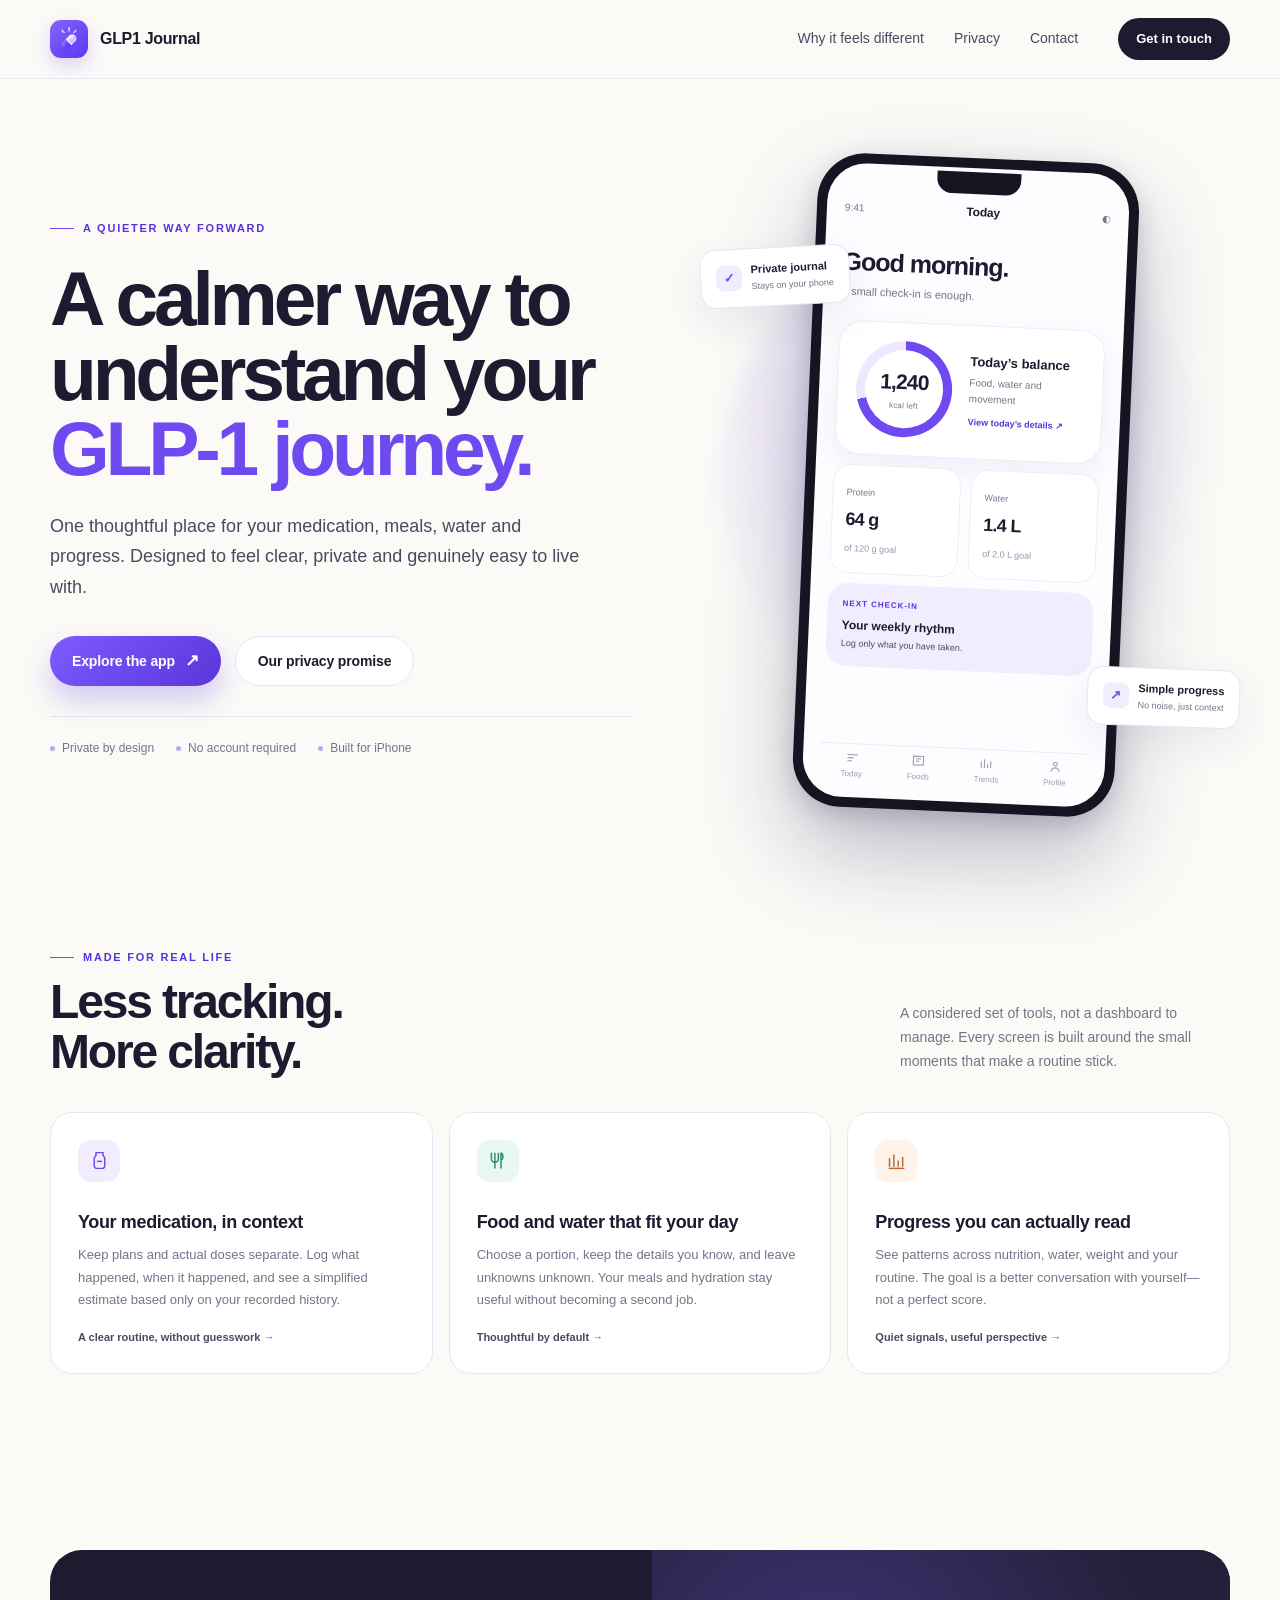
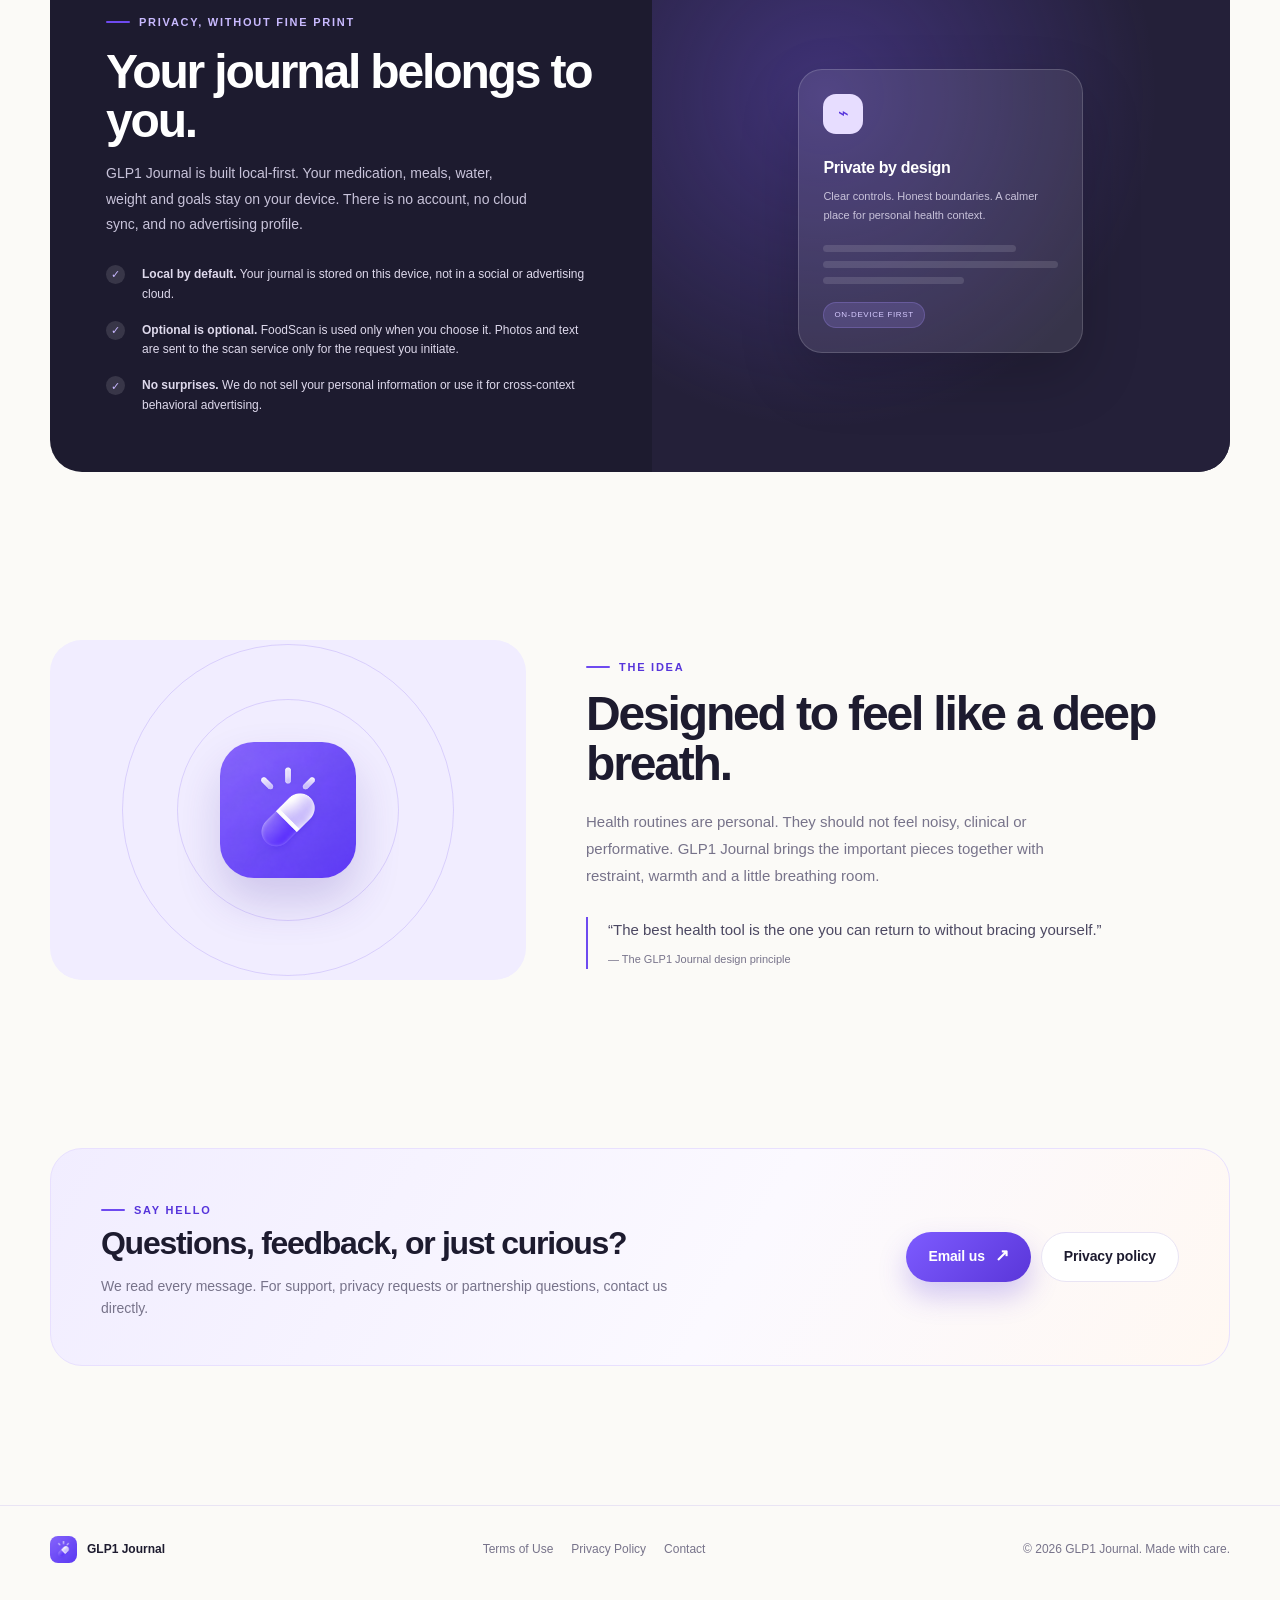
==== index.html @ 06c5bb1a "Initial GLP1 Journal website and legal pages" ====
<!doctype html>
<html lang="en">
<head>
  <meta charset="utf-8">
  <meta name="viewport" content="width=device-width, initial-scale=1">
  <meta name="theme-color" content="#fbfaf7">
  <meta name="description" content="GLP1 Journal is a private, beautifully simple companion for your GLP-1 medication, food, water and daily progress.">
  <title>GLP1 Journal — A calmer way to understand your journey</title>
  <link rel="icon" href="assets/favicon.png" type="image/png">
  <link rel="apple-touch-icon" href="assets/logo-512.png">
  <link rel="stylesheet" href="styles.css">
</head>
<body>
  <a class="skip" href="#main">Skip to content</a>

  <header class="site-header">
    <nav class="nav" aria-label="Primary navigation">
      <a class="brand" href="./" aria-label="GLP1 Journal home">
        <img src="assets/logo-512.png" alt="GLP1 Journal logo">
        <span>GLP1 Journal</span>
      </a>
      <div class="nav-links">
        <a href="#why">Why it feels different</a>
        <a href="#privacy">Privacy</a>
        <a href="#contact">Contact</a>
      </div>
      <a class="nav-cta" href="#contact">Get in touch</a>
    </nav>
  </header>

  <main id="main">
    <section class="hero wrap">
      <div class="hero-grid">
        <div>
          <span class="eyebrow">A quieter way forward</span>
          <h1>A calmer way to understand your <em>GLP-1 journey.</em></h1>
          <p class="lede">One thoughtful place for your medication, meals, water and progress. Designed to feel clear, private and genuinely easy to live with.</p>
          <div class="hero-actions">
            <a class="button primary" href="#why">Explore the app <span class="arrow">↗</span></a>
            <a class="button ghost" href="#privacy">Our privacy promise</a>
          </div>
          <div class="trust-row" aria-label="Product principles">
            <span><i class="dot"></i>Private by design</span>
            <span><i class="dot"></i>No account required</span>
            <span><i class="dot"></i>Built for iPhone</span>
          </div>
        </div>

        <div class="hero-art" aria-label="Preview of the GLP1 Journal iPhone app">
          <div class="art-glow"></div>
          <div class="device">
            <div class="screen">
              <div class="screen-top">
                <span>9:41</span>
                <b>Today</b>
                <span>◐</span>
              </div>
              <h3>Good morning.</h3>
              <div class="sub">A small check-in is enough.</div>

              <div class="ring-card">
                <div class="ring">
                  <div class="ring-value">1,240<small>kcal left</small></div>
                </div>
                <div class="ring-copy">
                  <b>Today’s balance</b>
                  <span>Food, water and movement</span>
                  <span class="mini">View today’s details ↗</span>
                </div>
              </div>

              <div class="stat-grid">
                <div class="stat">
                  <label>Protein</label>
                  <b>64 g</b>
                  <i>of 120 g goal</i>
                </div>
                <div class="stat">
                  <label>Water</label>
                  <b>1.4 L</b>
                  <i>of 2.0 L goal</i>
                </div>
              </div>

              <div class="dose-card">
                <div class="tag">Next check-in</div>
                <b>Your weekly rhythm</b>
                <span>Log only what you have taken.</span>
              </div>

              <div class="mini-tabs" aria-hidden="true">
                <span><svg viewBox="0 0 24 24" fill="none" stroke="currentColor" stroke-width="1.8"><path d="M4 7h16M4 12h10M4 17h7"/></svg>Today</span>
                <span><svg viewBox="0 0 24 24" fill="none" stroke="currentColor" stroke-width="1.8"><path d="M4 5h16v14H4zM8 9h8M8 13h5"/></svg>Foods</span>
                <span><svg viewBox="0 0 24 24" fill="none" stroke="currentColor" stroke-width="1.8"><path d="M4 19V9m5 10V5m5 14v-7m5 7V8"/></svg>Trends</span>
                <span><svg viewBox="0 0 24 24" fill="none" stroke="currentColor" stroke-width="1.8"><circle cx="12" cy="8" r="3"/><path d="M5 20c1.5-4 4-6 7-6s5.5 2 7 6"/></svg>Profile</span>
              </div>
            </div>
          </div>
          <div class="float-card float-one"><span class="float-icon">✓</span><span>Private journal<small>Stays on your phone</small></span></div>
          <div class="float-card float-two"><span class="float-icon">↗</span><span>Simple progress<small>No noise, just context</small></span></div>
        </div>
      </div>
    </section>

    <section class="section wrap" id="why">
      <div class="section-head">
        <div>
          <span class="eyebrow">Made for real life</span>
          <h2>Less tracking.<br>More clarity.</h2>
        </div>
        <p>A considered set of tools, not a dashboard to manage. Every screen is built around the small moments that make a routine stick.</p>
      </div>

      <div class="feature-grid">
        <article class="feature">
          <div class="feature-icon"><svg viewBox="0 0 24 24" fill="none" stroke="currentColor" stroke-width="1.7"><path d="M8 3h8v3l2 3v9a3 3 0 0 1-3 3H9a3 3 0 0 1-3-3V9l2-3z"/><path d="M9 13h6"/></svg></div>
          <h3>Your medication, in context</h3>
          <p>Keep plans and actual doses separate. Log what happened, when it happened, and see a simplified estimate based only on your recorded history.</p>
          <div class="feature-note">A clear routine, without guesswork</div>
        </article>
        <article class="feature">
          <div class="feature-icon"><svg viewBox="0 0 24 24" fill="none" stroke="currentColor" stroke-width="1.7"><path d="M5 3v7a4 4 0 0 0 8 0V3M9 3v18M16 3v18M16 3c3 2 3 7 0 9"/></svg></div>
          <h3>Food and water that fit your day</h3>
          <p>Choose a portion, keep the details you know, and leave unknowns unknown. Your meals and hydration stay useful without becoming a second job.</p>
          <div class="feature-note">Thoughtful by default</div>
        </article>
        <article class="feature">
          <div class="feature-icon"><svg viewBox="0 0 24 24" fill="none" stroke="currentColor" stroke-width="1.7"><path d="M4 19V9m5 10V5m5 14v-7m5 7V8"/><path d="M3 21h18"/></svg></div>
          <h3>Progress you can actually read</h3>
          <p>See patterns across nutrition, water, weight and your routine. The goal is a better conversation with yourself—not a perfect score.</p>
          <div class="feature-note">Quiet signals, useful perspective</div>
        </article>
      </div>
    </section>

    <section class="section wrap" id="privacy">
      <div class="privacy-band">
        <div class="privacy-copy">
          <span class="eyebrow">Privacy, without fine print</span>
          <h2>Your journal belongs to you.</h2>
          <p>GLP1 Journal is built local-first. Your medication, meals, water, weight and goals stay on your device. There is no account, no cloud sync, and no advertising profile.</p>
          <ul class="privacy-list">
            <li><span class="check">✓</span><span><strong>Local by default.</strong> Your journal is stored on this device, not in a social or advertising cloud.</span></li>
            <li><span class="check">✓</span><span><strong>Optional is optional.</strong> FoodScan is used only when you choose it. Photos and text are sent to the scan service only for the request you initiate.</span></li>
            <li><span class="check">✓</span><span><strong>No surprises.</strong> We do not sell your personal information or use it for cross-context behavioral advertising.</span></li>
          </ul>
        </div>
        <div class="privacy-art" aria-hidden="true">
          <div class="privacy-panel">
            <div class="lock">⌁</div>
            <b>Private by design</b>
            <p>Clear controls. Honest boundaries. A calmer place for personal health context.</p>
            <div class="line mid"></div>
            <div class="line"></div>
            <div class="line short"></div>
            <span class="chip">On-device first</span>
          </div>
        </div>
      </div>
    </section>

    <section class="section wrap">
      <div class="story">
        <div class="story-card" aria-hidden="true">
          <img class="story-mark" src="assets/logo-512.png" alt="">
        </div>
        <div class="story-copy">
          <span class="eyebrow">The idea</span>
          <h2>Designed to feel like a deep breath.</h2>
          <p>Health routines are personal. They should not feel noisy, clinical or performative. GLP1 Journal brings the important pieces together with restraint, warmth and a little breathing room.</p>
          <blockquote class="quote">“The best health tool is the one you can return to without bracing yourself.”
            <small>— The GLP1 Journal design principle</small>
          </blockquote>
        </div>
      </div>
    </section>

    <section class="section wrap" id="contact">
      <div class="contact-band">
        <div>
          <span class="eyebrow">Say hello</span>
          <h2>Questions, feedback, or just curious?</h2>
          <p>We read every message. For support, privacy requests or partnership questions, contact us directly.</p>
        </div>
        <div class="contact-actions">
          <a class="button primary" href="mailto:1436588172@qq.com?subject=GLP1%20Journal%20enquiry">Email us <span class="arrow">↗</span></a>
          <a class="button ghost" href="privacy/">Privacy policy</a>
        </div>
      </div>
    </section>
  </main>

  <footer class="site-footer">
    <div class="wrap footer-row">
      <a class="footer-brand" href="./">
        <img src="assets/logo-512.png" alt="">
        <span>GLP1 Journal</span>
      </a>
      <div class="footer-links">
        <a href="terms/">Terms of Use</a>
        <a href="privacy/">Privacy Policy</a>
        <a href="mailto:1436588172@qq.com">Contact</a>
      </div>
      <span>© 2026 GLP1 Journal. Made with care.</span>
    </div>
  </footer>
</body>
</html>
---- styles.css ----
:root {
  --ink: #1d1b2f;
  --ink-soft: #4c4862;
  --muted: #77738a;
  --line: #e9e4f4;
  --paper: #fbfaf7;
  --white: #ffffff;
  --purple: #6e4af0;
  --purple-deep: #5634db;
  --lilac: #f1edff;
  --lavender: #e5deff;
  --mint: #e9f7f1;
  --peach: #fff2e8;
  --shadow: 0 30px 80px rgba(54, 38, 120, .13);
  --shadow-soft: 0 14px 40px rgba(54, 38, 120, .08);
  --radius-lg: 32px;
  --radius-md: 22px;
  --radius-sm: 14px;
  --max: 1180px;
  --font: -apple-system, BlinkMacSystemFont, "SF Pro Display", "SF Pro Text", "Helvetica Neue", Arial, sans-serif;
}

* { box-sizing: border-box; }
html { scroll-behavior: smooth; }
body {
  margin: 0;
  font-family: var(--font);
  color: var(--ink);
  background: var(--paper);
  -webkit-font-smoothing: antialiased;
  line-height: 1.55;
}
a { color: inherit; text-decoration: none; }
img { max-width: 100%; display: block; }
button, a { -webkit-tap-highlight-color: transparent; }

.skip {
  position: absolute; left: -999px; top: 0; padding: 12px 18px;
  background: var(--ink); color: white; border-radius: 0 0 12px 0; z-index: 20;
}
.skip:focus { left: 0; }

.site-header {
  position: sticky; top: 0; z-index: 10;
  background: rgba(251, 250, 247, .86);
  backdrop-filter: blur(18px) saturate(140%);
  border-bottom: 1px solid rgba(233, 228, 244, .8);
}
.nav {
  width: min(var(--max), calc(100% - 48px));
  margin: 0 auto; min-height: 78px;
  display: flex; align-items: center; gap: 34px;
}
.brand { display: flex; align-items: center; gap: 12px; font-weight: 700; letter-spacing: -.02em; }
.brand img { width: 38px; height: 38px; border-radius: 11px; box-shadow: 0 8px 18px rgba(110, 74, 240, .22); }
.brand span { font-size: 16px; }
.nav-links { display: flex; gap: 30px; margin-left: auto; color: var(--ink-soft); font-size: 14px; font-weight: 500; }
.nav-links a { position: relative; padding: 8px 0; }
.nav-links a::after {
  content: ""; position: absolute; left: 0; right: 0; bottom: 0; height: 1px;
  background: var(--purple); transform: scaleX(0); transform-origin: left; transition: transform .2s ease;
}
.nav-links a:hover::after { transform: scaleX(1); }
.nav-cta {
  margin-left: 6px; padding: 11px 18px; border-radius: 999px;
  background: var(--ink); color: white; font-size: 13px; font-weight: 650;
  transition: transform .2s ease, background .2s ease;
}
.nav-cta:hover { transform: translateY(-1px); background: var(--purple-deep); }

.wrap { width: min(var(--max), calc(100% - 48px)); margin: 0 auto; }
.hero { padding: 76px 0 42px; }
.hero-grid { display: grid; grid-template-columns: 1.05fr .95fr; align-items: center; gap: 70px; }
.eyebrow {
  display: inline-flex; align-items: center; gap: 9px;
  color: var(--purple-deep); font-size: 11px; font-weight: 750;
  text-transform: uppercase; letter-spacing: .16em;
}
.eyebrow::before { content: ""; width: 24px; height: 1.5px; background: var(--purple); border-radius: 2px; }
h1 {
  margin: 24px 0 24px; max-width: 690px;
  font-size: clamp(48px, 6vw, 78px); line-height: .98;
  letter-spacing: -.055em; font-weight: 730;
}
h1 em { font-style: normal; color: var(--purple); }
.lede { color: var(--ink-soft); font-size: 18px; line-height: 1.7; max-width: 535px; margin: 0 0 34px; }
.hero-actions { display: flex; flex-wrap: wrap; align-items: center; gap: 14px; }
.button {
  display: inline-flex; align-items: center; justify-content: center; gap: 10px;
  min-height: 50px; padding: 0 22px; border-radius: 999px;
  font-size: 14px; font-weight: 650; letter-spacing: -.01em;
  transition: transform .2s ease, box-shadow .2s ease, background .2s ease;
}
.button.primary {
  color: white; background: linear-gradient(135deg, #7d5bff, #5a36d9);
  box-shadow: 0 14px 28px rgba(94, 57, 220, .26);
}
.button.primary:hover { transform: translateY(-2px); box-shadow: 0 18px 32px rgba(94, 57, 220, .32); }
.button.ghost { color: var(--ink); background: white; border: 1px solid var(--line); }
.button.ghost:hover { border-color: #cfc5eb; transform: translateY(-2px); }
.button .arrow { font-size: 17px; line-height: 1; transform: translateY(-1px); }

.trust-row {
  display: flex; flex-wrap: wrap; gap: 10px 22px; align-items: center;
  margin-top: 30px; padding-top: 22px; border-top: 1px solid var(--line);
  color: var(--muted); font-size: 12px;
}
.trust-row span { display: inline-flex; align-items: center; gap: 7px; }
.dot { width: 5px; height: 5px; background: #b9a7f6; border-radius: 50%; }

.hero-art { position: relative; min-height: 660px; display: grid; place-items: center; }
.art-glow {
  position: absolute; width: 500px; height: 500px; border-radius: 50%;
  background: radial-gradient(circle at 45% 40%, rgba(183, 160, 255, .38), rgba(241, 237, 255, 0) 68%);
  filter: blur(8px);
}
.device {
  position: relative; width: 322px; height: 654px;
  background: #171422; border-radius: 48px; padding: 10px;
  box-shadow: 0 42px 90px rgba(34, 24, 76, .28), 0 8px 24px rgba(34, 24, 76, .18);
  transform: rotate(2.5deg);
}
.device::before {
  content: ""; position: absolute; top: 14px; left: 50%; transform: translateX(-50%);
  width: 84px; height: 22px; border-radius: 0 0 15px 15px; background: #171422; z-index: 2;
}
.screen {
  position: relative; height: 100%; border-radius: 39px; overflow: hidden;
  background: #fdfcff; padding: 35px 18px 14px; color: var(--ink);
}
.screen-top { display: flex; justify-content: space-between; align-items: center; font-size: 10px; color: var(--muted); }
.screen-top b { color: var(--ink); font-size: 12px; letter-spacing: -.02em; }
.screen h3 { font-size: 25px; letter-spacing: -.04em; margin: 25px 0 3px; }
.screen .sub { color: var(--muted); font-size: 11px; }
.ring-card {
  margin-top: 20px; background: white; border: 1px solid #f0ecf8; border-radius: 24px;
  padding: 18px; box-shadow: 0 12px 30px rgba(80, 55, 160, .07);
  display: flex; gap: 17px; align-items: center;
}
.ring {
  width: 96px; height: 96px; border-radius: 50%; flex: 0 0 auto;
  background: conic-gradient(var(--purple) 0 71%, #ede8ff 71% 100%);
  display: grid; place-items: center;
}
.ring::before { content: ""; width: 78px; height: 78px; background: white; border-radius: 50%; grid-area: 1 / 1; }
.ring-value { grid-area: 1 / 1; text-align: center; z-index: 1; font-size: 21px; font-weight: 750; letter-spacing: -.04em; }
.ring-value small { display: block; font-size: 8px; color: var(--muted); font-weight: 500; letter-spacing: .02em; margin-top: 1px; }
.ring-copy b { display: block; font-size: 13px; }
.ring-copy span { display: block; color: var(--muted); font-size: 10px; margin-top: 3px; }
.ring-copy .mini { margin-top: 10px; display: inline-flex; align-items: center; gap: 4px; color: var(--purple-deep); font-size: 9px; font-weight: 700; }

.stat-grid { display: grid; grid-template-columns: 1fr 1fr; gap: 10px; margin-top: 10px; }
.stat { background: white; border: 1px solid #f0ecf8; border-radius: 18px; padding: 13px; }
.stat label { color: var(--muted); font-size: 9px; }
.stat b { display: block; font-size: 18px; letter-spacing: -.04em; margin-top: 3px; }
.stat i { font-style: normal; color: #9b93ad; font-size: 9px; }
.dose-card { margin-top: 10px; border-radius: 20px; padding: 15px; background: var(--lilac); }
.dose-card .tag { color: var(--purple-deep); font-size: 8px; text-transform: uppercase; letter-spacing: .12em; font-weight: 750; }
.dose-card b { display: block; font-size: 12px; margin-top: 6px; }
.dose-card span { display: block; color: var(--ink-soft); font-size: 9px; margin-top: 2px; }
.mini-tabs { position: absolute; left: 16px; right: 16px; bottom: 10px; height: 44px; border-top: 1px solid #efebf7; display: flex; justify-content: space-around; align-items: center; color: #a39bb1; font-size: 8px; }
.mini-tabs .on { color: var(--purple); font-weight: 700; }
.mini-tabs span { display: grid; gap: 3px; place-items: center; }
.mini-tabs svg { width: 15px; height: 15px; }
.float-card {
  position: absolute; background: white; border: 1px solid var(--line);
  box-shadow: var(--shadow-soft); border-radius: 16px; padding: 12px 15px;
  display: flex; align-items: center; gap: 9px; font-size: 11px; font-weight: 650;
}
.float-card small { display: block; font-size: 9px; color: var(--muted); font-weight: 400; margin-top: 2px; }
.float-one { top: 92px; left: -3px; transform: rotate(-3deg); }
.float-two { bottom: 88px; right: -10px; transform: rotate(2deg); }
.float-icon { width: 26px; height: 26px; border-radius: 8px; background: var(--lilac); display: grid; place-items: center; color: var(--purple); font-size: 13px; }

.section { padding: 84px 0; }
.section-head { display: flex; justify-content: space-between; align-items: flex-end; gap: 38px; margin-bottom: 34px; }
.section-head h2 { margin: 11px 0 0; max-width: 620px; font-size: clamp(32px, 4vw, 48px); line-height: 1.05; letter-spacing: -.045em; }
.section-head p { max-width: 330px; margin: 0 0 4px; color: var(--muted); font-size: 14px; line-height: 1.7; }
.feature-grid { display: grid; grid-template-columns: repeat(3, 1fr); gap: 16px; }
.feature {
  background: white; border: 1px solid var(--line); border-radius: var(--radius-md);
  padding: 27px; min-height: 245px; display: flex; flex-direction: column;
  transition: transform .25s ease, box-shadow .25s ease;
}
.feature:hover { transform: translateY(-5px); box-shadow: var(--shadow-soft); }
.feature-icon { width: 42px; height: 42px; border-radius: 13px; display: grid; place-items: center; margin-bottom: 27px; color: var(--purple); background: var(--lilac); }
.feature-icon svg { width: 21px; height: 21px; }
.feature:nth-child(2) .feature-icon { background: var(--mint); color: #2e8c72; }
.feature:nth-child(3) .feature-icon { background: var(--peach); color: #b56a38; }
.feature h3 { margin: 0 0 8px; font-size: 18px; letter-spacing: -.02em; }
.feature p { margin: 0; color: var(--muted); font-size: 13px; line-height: 1.7; }
.feature .feature-note { margin-top: auto; padding-top: 18px; color: var(--ink-soft); font-size: 11px; font-weight: 650; }
.feature .feature-note::after { content: " →"; color: var(--purple); }

.privacy-band {
  margin: 8px 0 0; border-radius: var(--radius-lg); overflow: hidden;
  background: var(--ink); color: white; display: grid; grid-template-columns: 1.02fr .98fr;
}
.privacy-copy { padding: 56px; }
.privacy-copy .eyebrow { color: #c9baff; }
.privacy-copy h2 { margin: 16px 0 16px; font-size: clamp(32px, 4vw, 48px); line-height: 1.03; letter-spacing: -.045em; }
.privacy-copy p { color: #c8c3da; font-size: 14px; line-height: 1.8; max-width: 430px; }
.privacy-list { list-style: none; padding: 0; margin: 28px 0 0; display: grid; gap: 16px; }
.privacy-list li { display: grid; grid-template-columns: 25px 1fr; gap: 11px; color: #ded9ec; font-size: 12px; line-height: 1.65; }
.check { width: 19px; height: 19px; border-radius: 50%; background: rgba(255,255,255,.12); color: #c8b7ff; display: grid; place-items: center; font-size: 11px; }
.privacy-art { min-height: 390px; display: grid; place-items: center; padding: 36px; background: radial-gradient(circle at 30% 28%, rgba(124, 91, 255, .32), transparent 60%), #242039; }
.privacy-panel {
  width: 285px; border-radius: 24px; background: rgba(255,255,255,.09); border: 1px solid rgba(255,255,255,.16);
  padding: 24px; box-shadow: 0 24px 60px rgba(0,0,0,.18);
}
.privacy-panel .lock { width: 40px; height: 40px; border-radius: 13px; background: #e7ddff; color: var(--purple-deep); display: grid; place-items: center; font-size: 18px; margin-bottom: 22px; }
.privacy-panel b { font-size: 16px; display: block; letter-spacing: -.02em; }
.privacy-panel p { color: #c8c2da; font-size: 11px; line-height: 1.7; margin: 7px 0 20px; }
.privacy-panel .line { height: 7px; border-radius: 4px; background: rgba(255,255,255,.12); margin-top: 9px; }
.privacy-panel .line.short { width: 60%; }
.privacy-panel .line.mid { width: 82%; }
.privacy-panel .chip { display: inline-flex; color: #d6caff; background: rgba(167, 143, 255, .18); border: 1px solid rgba(167, 143, 255, .25); border-radius: 99px; padding: 6px 10px; font-size: 8px; letter-spacing: .08em; text-transform: uppercase; margin-top: 18px; }

.story { display: grid; grid-template-columns: .85fr 1.15fr; gap: 60px; align-items: center; }
.story-card { background: var(--lilac); border-radius: var(--radius-lg); min-height: 340px; position: relative; overflow: hidden; display: grid; place-items: center; }
.story-card::before, .story-card::after { content: ""; position: absolute; border-radius: 50%; border: 1px solid rgba(110, 74, 240, .19); }
.story-card::before { width: 330px; height: 330px; }
.story-card::after { width: 220px; height: 220px; }
.story-mark { position: relative; z-index: 1; width: 136px; height: 136px; border-radius: 34px; box-shadow: 0 24px 45px rgba(70, 45, 160, .2); }
.story-copy h2 { margin: 13px 0 18px; font-size: clamp(32px, 4vw, 48px); line-height: 1.05; letter-spacing: -.045em; }
.story-copy p { color: var(--muted); font-size: 15px; line-height: 1.8; max-width: 500px; }
.quote { border-left: 2px solid var(--purple); padding-left: 20px; margin: 28px 0 0; color: var(--ink-soft); font-size: 15px; line-height: 1.7; }
.quote small { display: block; color: var(--muted); font-size: 11px; margin-top: 8px; }

.contact-band {
  border-radius: var(--radius-lg); background: linear-gradient(120deg, #f1edff, #fbf9ff 58%, #fff8f2);
  border: 1px solid #e8e0ff; padding: 45px 50px;
  display: flex; justify-content: space-between; align-items: center; gap: 30px;
}
.contact-band h2 { margin: 0 0 8px; font-size: 32px; letter-spacing: -.04em; }
.contact-band p { margin: 0; color: var(--muted); font-size: 14px; max-width: 600px; }
.contact-actions { display: flex; gap: 10px; flex-wrap: wrap; flex: 0 0 auto; }

.site-footer { border-top: 1px solid var(--line); padding: 30px 0 42px; margin-top: 55px; }
.footer-row { display: flex; align-items: center; gap: 18px; justify-content: space-between; color: var(--muted); font-size: 12px; }
.footer-brand { display: flex; align-items: center; gap: 10px; color: var(--ink); font-weight: 650; }
.footer-brand img { width: 27px; height: 27px; border-radius: 8px; }
.footer-links { display: flex; flex-wrap: wrap; gap: 18px; }
.footer-links a:hover { color: var(--purple-deep); }

.legal-wrap { width: min(920px, calc(100% - 48px)); margin: 0 auto; padding: 64px 0 70px; }
.legal-intro { padding-bottom: 30px; border-bottom: 1px solid var(--line); margin-bottom: 34px; }
.legal-intro h1 { font-size: clamp(38px, 5vw, 58px); margin: 14px 0 14px; }
.legal-intro p { color: var(--muted); font-size: 14px; max-width: 700px; }
.legal-meta { display: flex; flex-wrap: wrap; gap: 10px 22px; margin-top: 22px; color: var(--muted); font-size: 12px; }
.legal-body { color: var(--ink-soft); font-size: 14px; line-height: 1.85; }
.legal-body h2 { color: var(--ink); font-size: 22px; line-height: 1.25; letter-spacing: -.02em; margin: 38px 0 12px; }
.legal-body h3 { color: var(--ink); font-size: 16px; margin: 26px 0 8px; }
.legal-body p { margin: 0 0 13px; }
.legal-body ul { margin: 0 0 16px; padding-left: 22px; }
.legal-body li { margin: 7px 0; }
.legal-body strong { color: var(--ink); font-weight: 650; }
.legal-body a { color: var(--purple-deep); text-decoration: underline; text-underline-offset: 2px; }
.legal-callout { background: white; border: 1px solid var(--line); border-radius: 16px; padding: 18px 20px; margin: 22px 0; color: var(--ink-soft); font-size: 13px; }
.legal-callout strong { display: block; color: var(--ink); margin-bottom: 5px; }
.legal-back { display: inline-flex; align-items: center; gap: 7px; color: var(--ink-soft); font-size: 13px; font-weight: 600; margin-bottom: 24px; }
.legal-back:hover { color: var(--purple-deep); }
.legal-footer { margin-top: 42px; padding-top: 20px; border-top: 1px solid var(--line); display: flex; justify-content: space-between; gap: 20px; color: var(--muted); font-size: 11px; flex-wrap: wrap; }
.legal-footer a { color: var(--ink-soft); }

@media (max-width: 980px) {
  .hero-grid { grid-template-columns: 1fr; gap: 34px; }
  .hero-art { min-height: 620px; }
  .device { width: 300px; height: 615px; }
  .feature-grid { grid-template-columns: 1fr; }
  .feature { min-height: 0; }
  .privacy-band { grid-template-columns: 1fr; }
  .privacy-copy { padding: 42px 34px; }
  .privacy-art { min-height: 300px; }
  .story { grid-template-columns: 1fr; gap: 28px; }
  .contact-band { padding: 34px; align-items: flex-start; flex-direction: column; }
}
@media (max-width: 640px) {
  .nav { width: calc(100% - 32px); min-height: 68px; gap: 14px; }
  .nav-links { display: none; }
  .brand span { font-size: 15px; }
  .nav-cta { margin-left: auto; padding: 10px 15px; }
  .wrap { width: calc(100% - 32px); }
  .hero { padding: 46px 0 20px; }
  h1 { font-size: clamp(44px, 13vw, 62px); }
  .lede { font-size: 16px; }
  .hero-art { min-height: 560px; transform: scale(.9); transform-origin: top center; margin-bottom: -45px; }
  .float-card { display: none; }
  .section { padding: 62px 0; }
  .section-head { display: block; }
  .section-head p { margin-top: 16px; }
  .privacy-copy { padding: 34px 24px; }
  .privacy-art { padding: 26px; }
  .contact-band { padding: 28px 24px; }
  .contact-band h2 { font-size: 28px; }
  .footer-row { align-items: flex-start; flex-direction: column; }
  .legal-wrap { width: calc(100% - 32px); padding-top: 42px; }
  .legal-body { font-size: 13.5px; }
}

@media (prefers-reduced-motion: reduce) {
  html { scroll-behavior: auto; }
  *, *::before, *::after { transition: none !important; animation: none !important; }
}
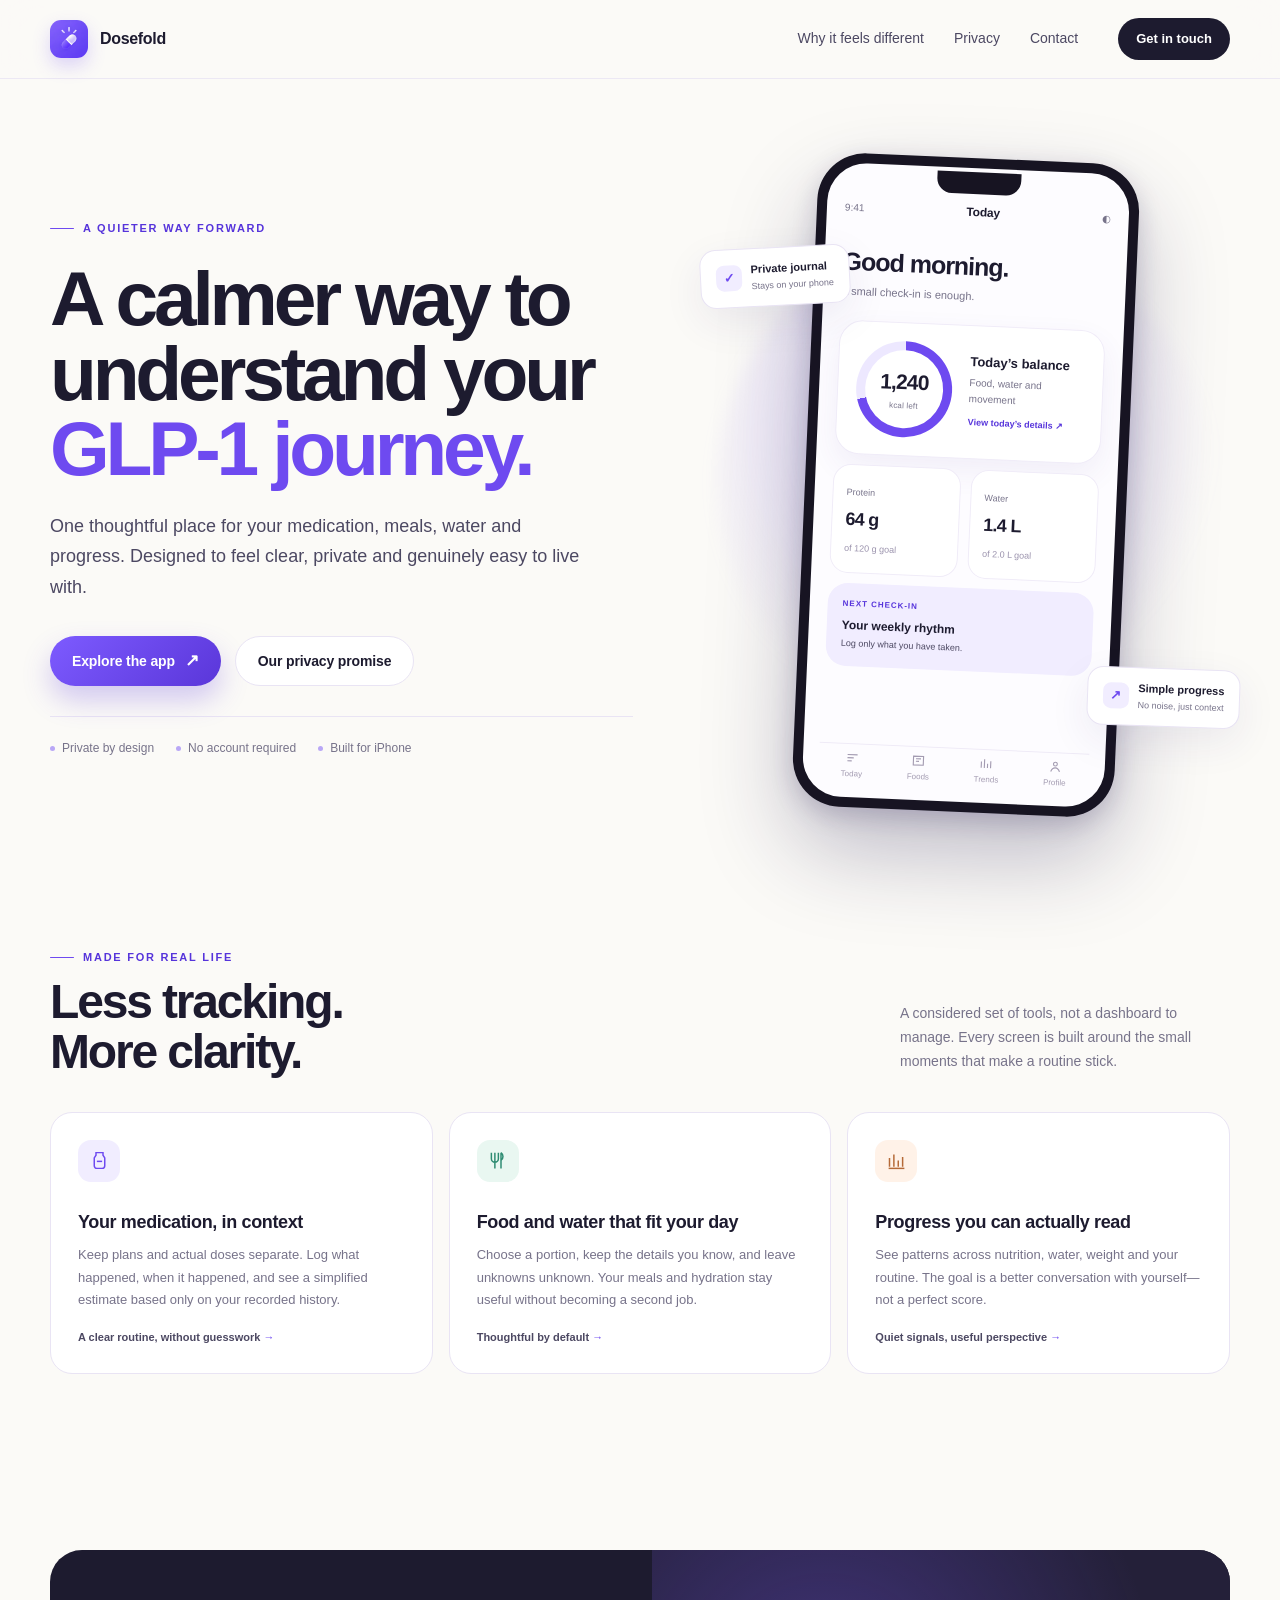
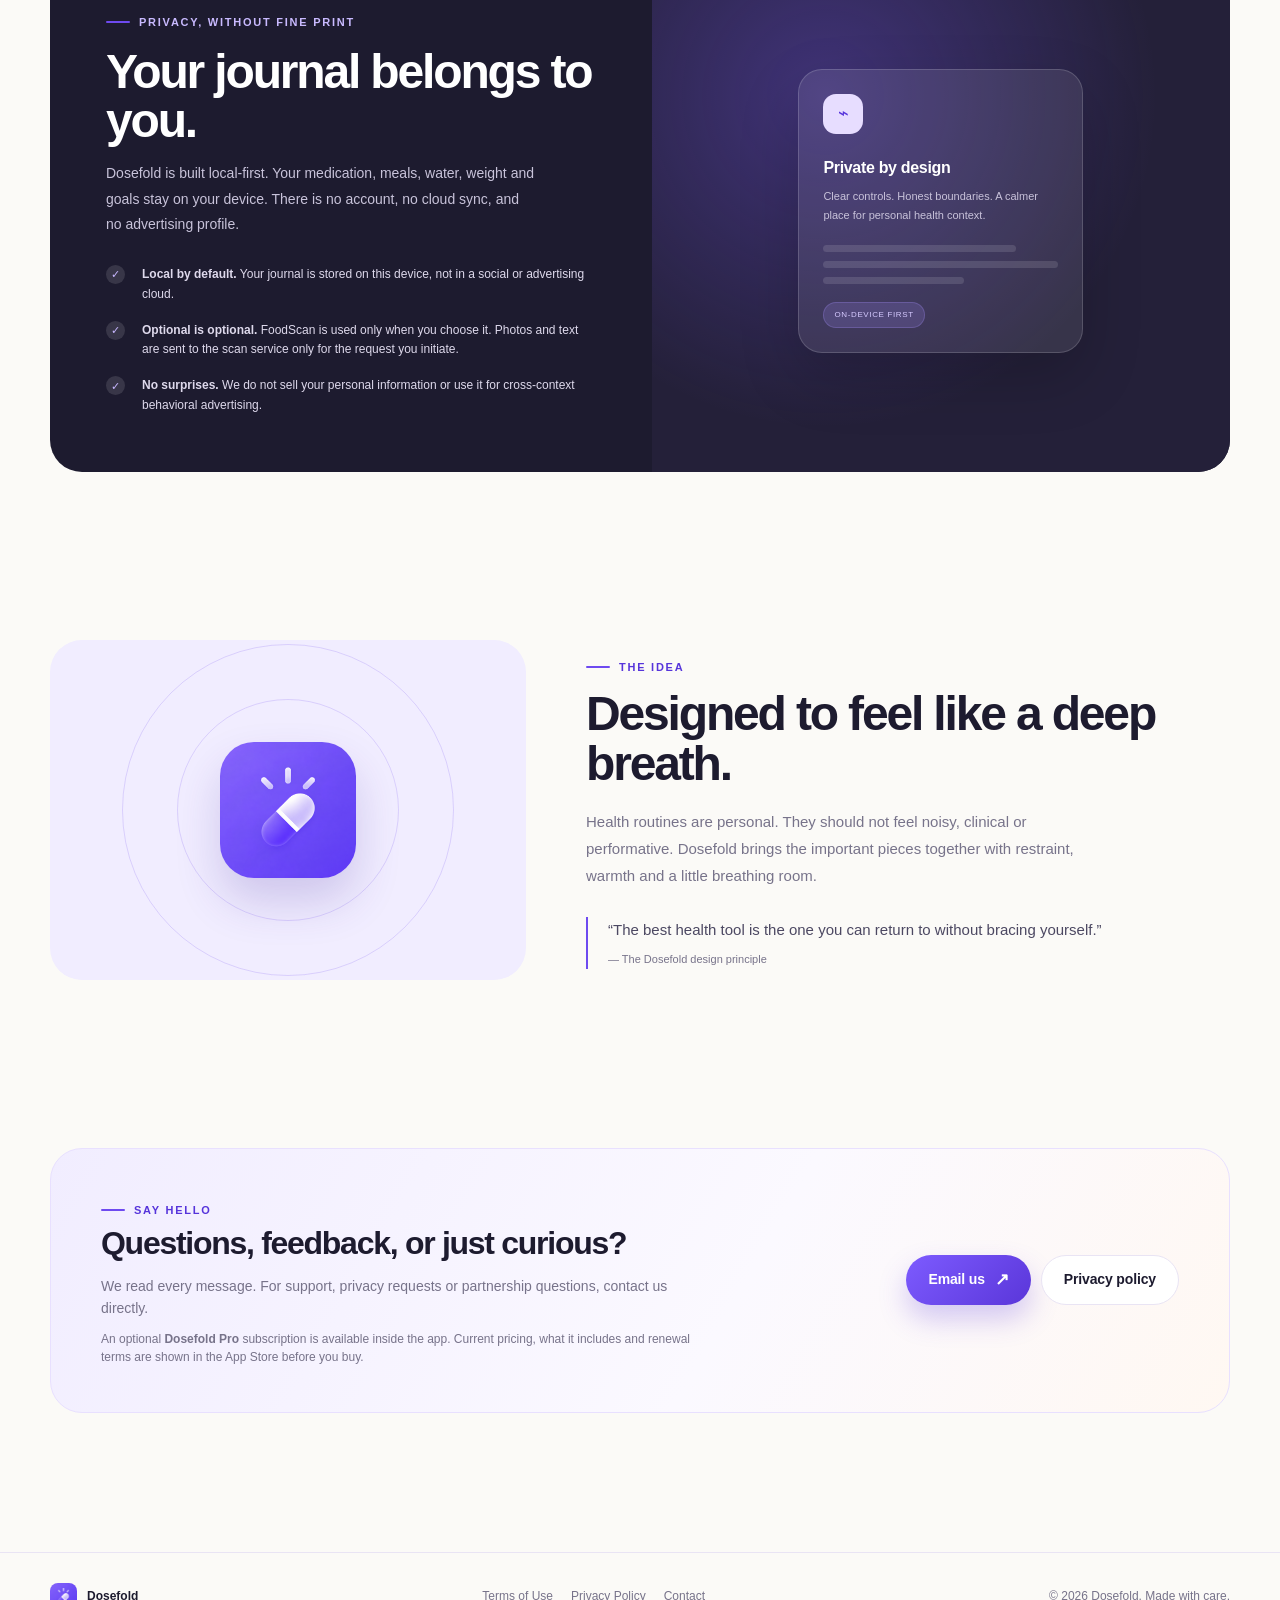
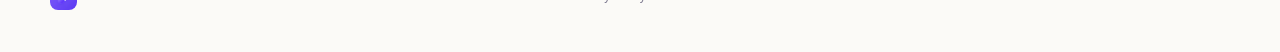
==== commit 550bf890: "Rebrand site for Dosefold and add subscription disclosures" ====
--- a/index.html
+++ b/index.html
@@ -4,8 +4,8 @@
   <meta charset="utf-8">
   <meta name="viewport" content="width=device-width, initial-scale=1">
   <meta name="theme-color" content="#fbfaf7">
-  <meta name="description" content="GLP1 Journal is a private, beautifully simple companion for your GLP-1 medication, food, water and daily progress.">
-  <title>GLP1 Journal — A calmer way to understand your journey</title>
+  <meta name="description" content="Dosefold is a private, beautifully simple GLP-1 tracker for your medication, food, water and daily progress.">
+  <title>Dosefold — A calmer way to understand your GLP-1 journey</title>
   <link rel="icon" href="assets/favicon.png" type="image/png">
   <link rel="apple-touch-icon" href="assets/logo-512.png">
   <link rel="stylesheet" href="styles.css">
@@ -15,9 +15,9 @@
 
   <header class="site-header">
     <nav class="nav" aria-label="Primary navigation">
-      <a class="brand" href="./" aria-label="GLP1 Journal home">
-        <img src="assets/logo-512.png" alt="GLP1 Journal logo">
-        <span>GLP1 Journal</span>
+      <a class="brand" href="./" aria-label="Dosefold home">
+        <img src="assets/logo-512.png" alt="Dosefold logo">
+        <span>Dosefold</span>
       </a>
       <div class="nav-links">
         <a href="#why">Why it feels different</a>
@@ -46,7 +46,7 @@
           </div>
         </div>
 
-        <div class="hero-art" aria-label="Preview of the GLP1 Journal iPhone app">
+        <div class="hero-art" aria-label="Preview of the Dosefold iPhone app">
           <div class="art-glow"></div>
           <div class="device">
             <div class="screen">
@@ -138,7 +138,7 @@
         <div class="privacy-copy">
           <span class="eyebrow">Privacy, without fine print</span>
           <h2>Your journal belongs to you.</h2>
-          <p>GLP1 Journal is built local-first. Your medication, meals, water, weight and goals stay on your device. There is no account, no cloud sync, and no advertising profile.</p>
+          <p>Dosefold is built local-first. Your medication, meals, water, weight and goals stay on your device. There is no account, no cloud sync, and no advertising profile.</p>
           <ul class="privacy-list">
             <li><span class="check">✓</span><span><strong>Local by default.</strong> Your journal is stored on this device, not in a social or advertising cloud.</span></li>
             <li><span class="check">✓</span><span><strong>Optional is optional.</strong> FoodScan is used only when you choose it. Photos and text are sent to the scan service only for the request you initiate.</span></li>
@@ -167,9 +167,9 @@
         <div class="story-copy">
           <span class="eyebrow">The idea</span>
           <h2>Designed to feel like a deep breath.</h2>
-          <p>Health routines are personal. They should not feel noisy, clinical or performative. GLP1 Journal brings the important pieces together with restraint, warmth and a little breathing room.</p>
+          <p>Health routines are personal. They should not feel noisy, clinical or performative. Dosefold brings the important pieces together with restraint, warmth and a little breathing room.</p>
           <blockquote class="quote">“The best health tool is the one you can return to without bracing yourself.”
-            <small>— The GLP1 Journal design principle</small>
+            <small>— The Dosefold design principle</small>
           </blockquote>
         </div>
       </div>
@@ -181,9 +181,10 @@
           <span class="eyebrow">Say hello</span>
           <h2>Questions, feedback, or just curious?</h2>
           <p>We read every message. For support, privacy requests or partnership questions, contact us directly.</p>
+          <p class="pro-note">An optional <strong>Dosefold Pro</strong> subscription is available inside the app. Current pricing, what it includes and renewal terms are shown in the App Store before you buy.</p>
         </div>
         <div class="contact-actions">
-          <a class="button primary" href="mailto:1436588172@qq.com?subject=GLP1%20Journal%20enquiry">Email us <span class="arrow">↗</span></a>
+          <a class="button primary" href="mailto:1436588172@qq.com?subject=Dosefold%20enquiry">Email us <span class="arrow">↗</span></a>
           <a class="button ghost" href="privacy/">Privacy policy</a>
         </div>
       </div>
@@ -194,14 +195,14 @@
     <div class="wrap footer-row">
       <a class="footer-brand" href="./">
         <img src="assets/logo-512.png" alt="">
-        <span>GLP1 Journal</span>
+        <span>Dosefold</span>
       </a>
       <div class="footer-links">
         <a href="terms/">Terms of Use</a>
         <a href="privacy/">Privacy Policy</a>
         <a href="mailto:1436588172@qq.com">Contact</a>
       </div>
-      <span>© 2026 GLP1 Journal. Made with care.</span>
+      <span>© 2026 Dosefold. Made with care.</span>
     </div>
   </footer>
 </body>
--- a/styles.css
+++ b/styles.css
@@ -234,6 +234,7 @@
 }
 .contact-band h2 { margin: 0 0 8px; font-size: 32px; letter-spacing: -.04em; }
 .contact-band p { margin: 0; color: var(--muted); font-size: 14px; max-width: 600px; }
+.contact-band .pro-note { margin-top: 10px; font-size: 12px; }
 .contact-actions { display: flex; gap: 10px; flex-wrap: wrap; flex: 0 0 auto; }
 
 .site-footer { border-top: 1px solid var(--line); padding: 30px 0 42px; margin-top: 55px; }
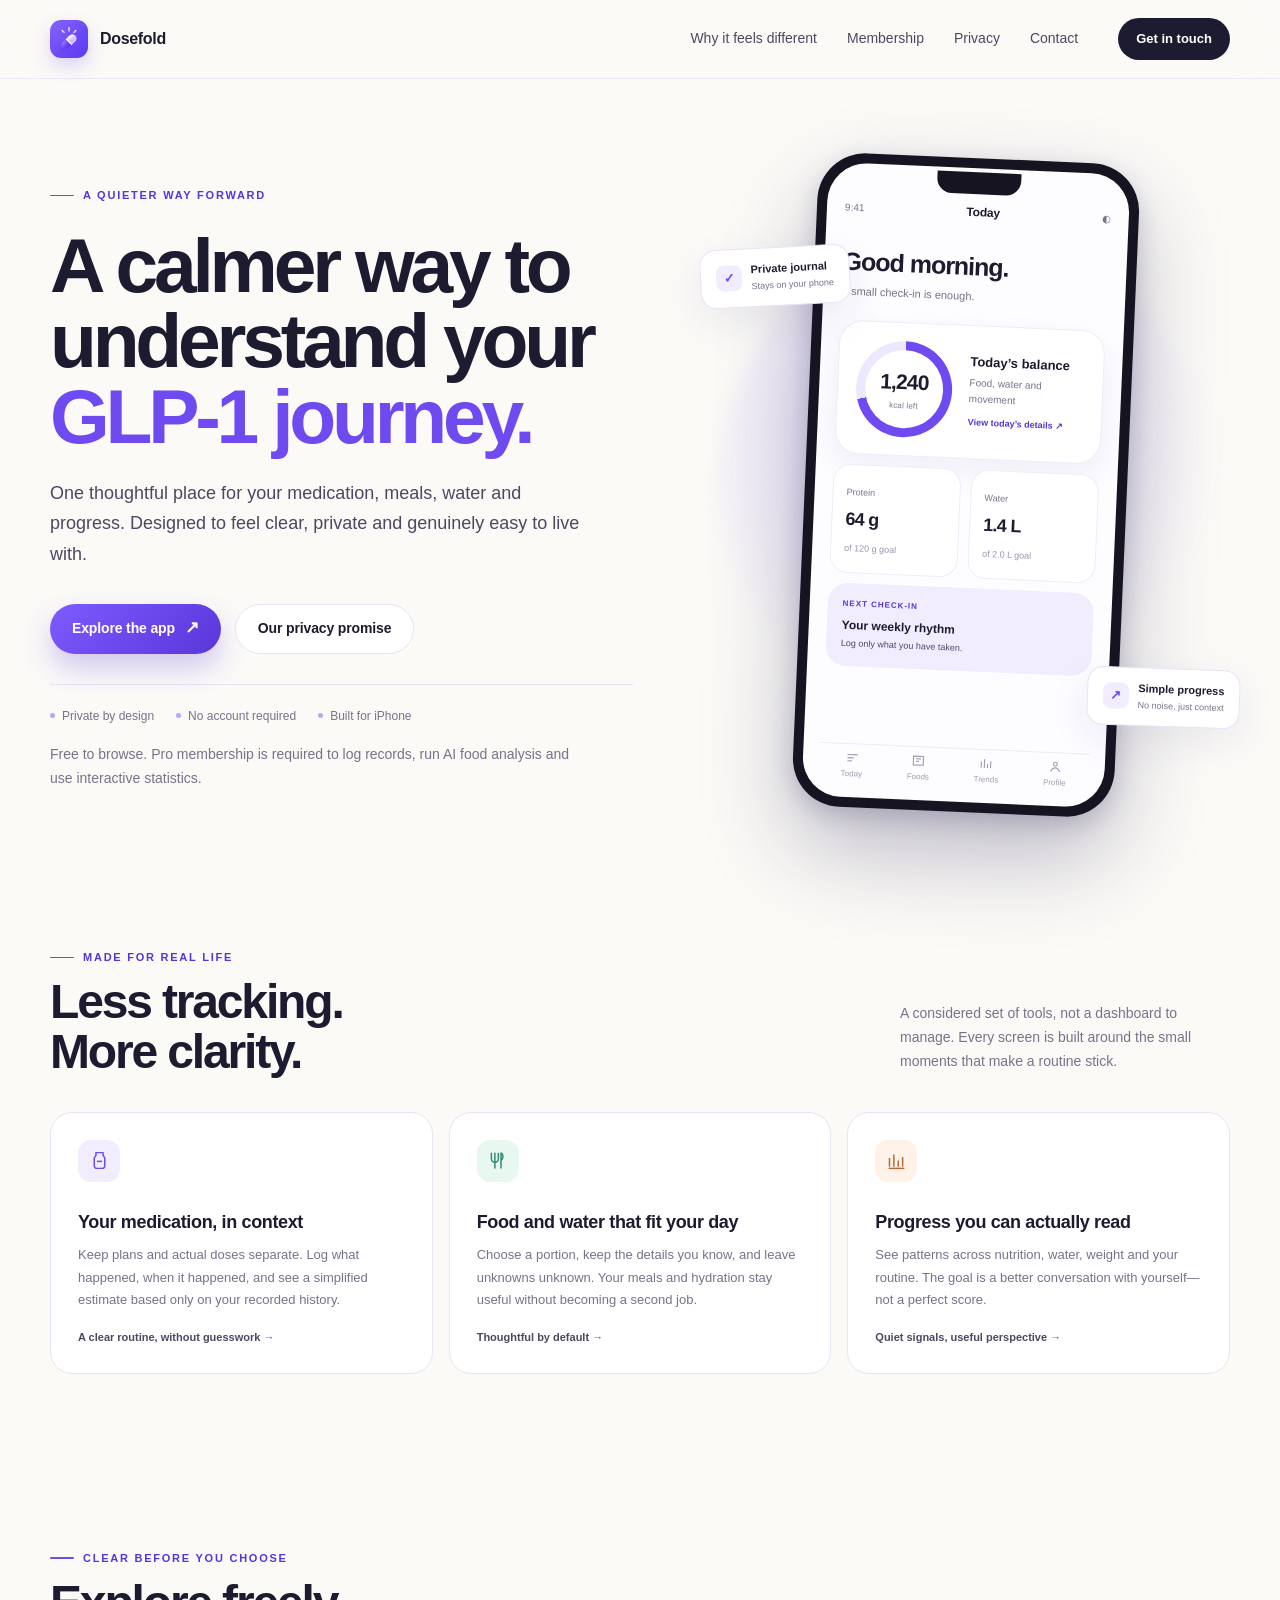
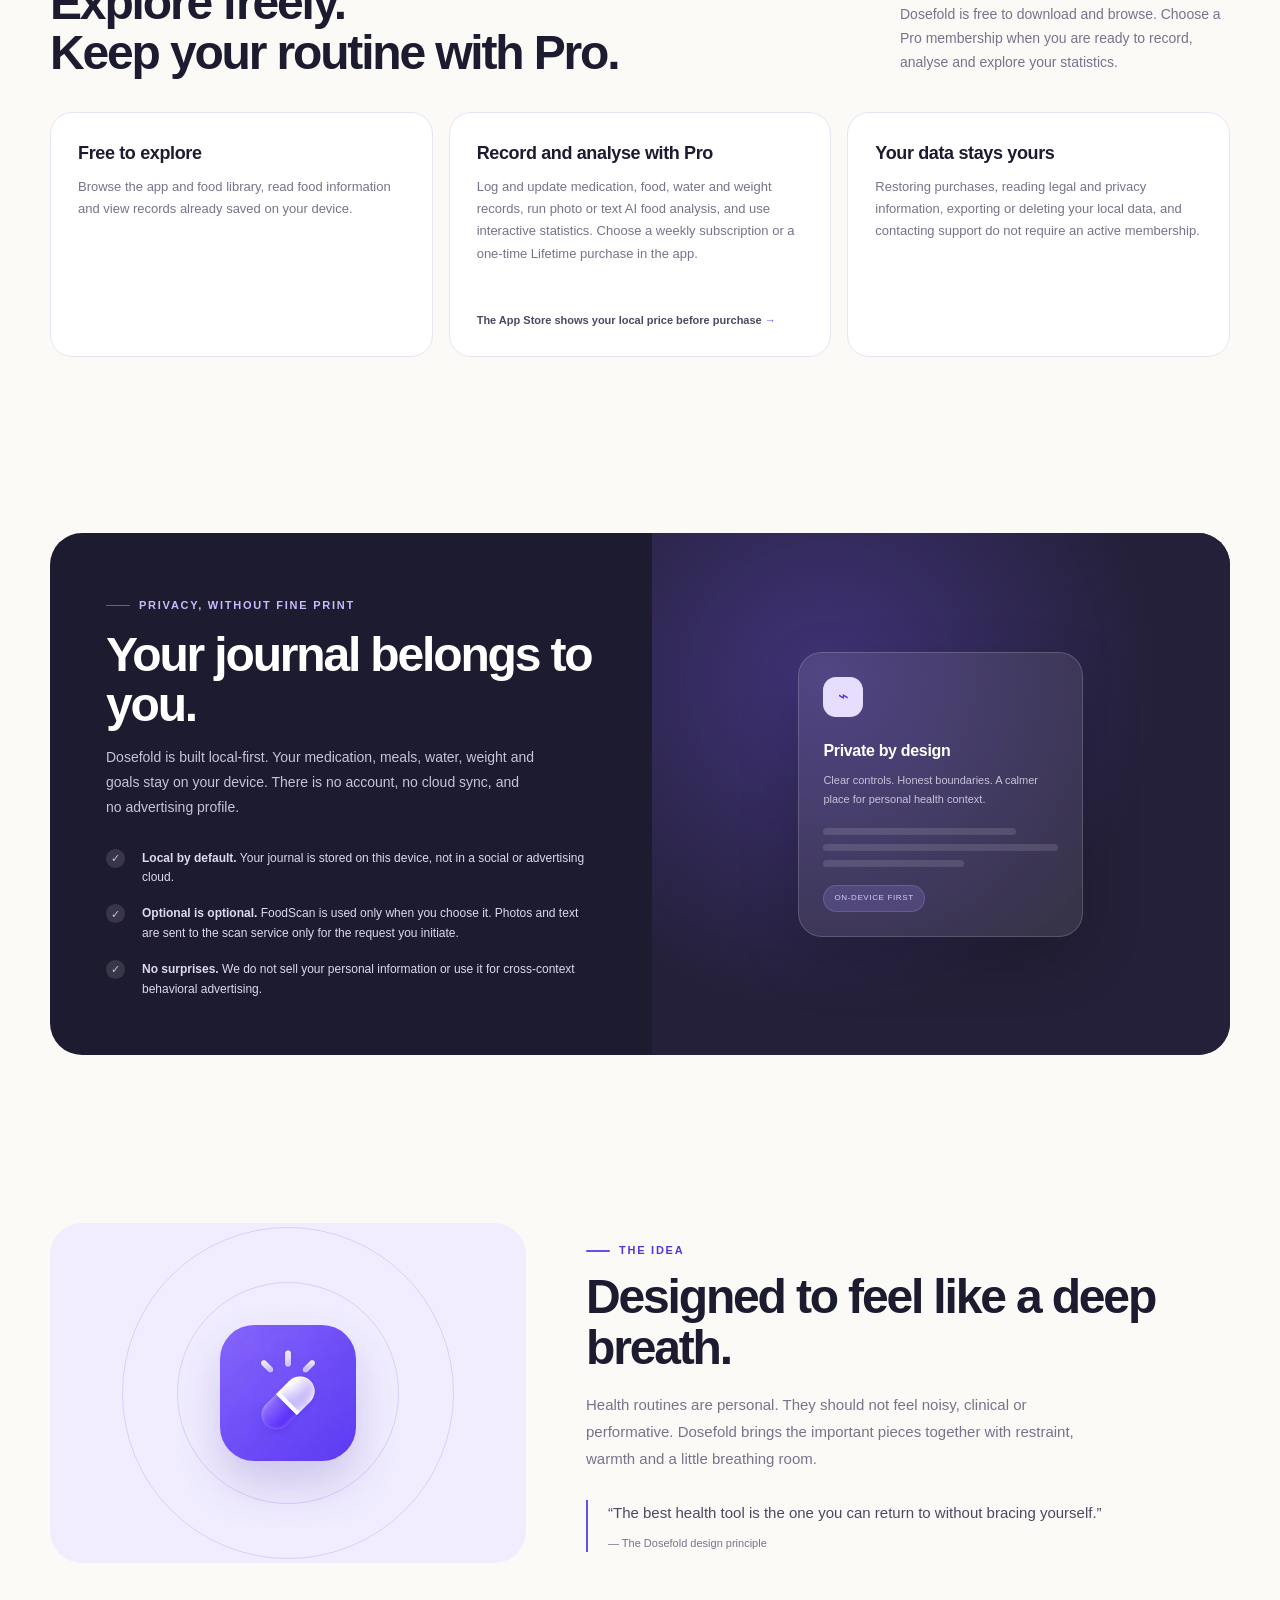
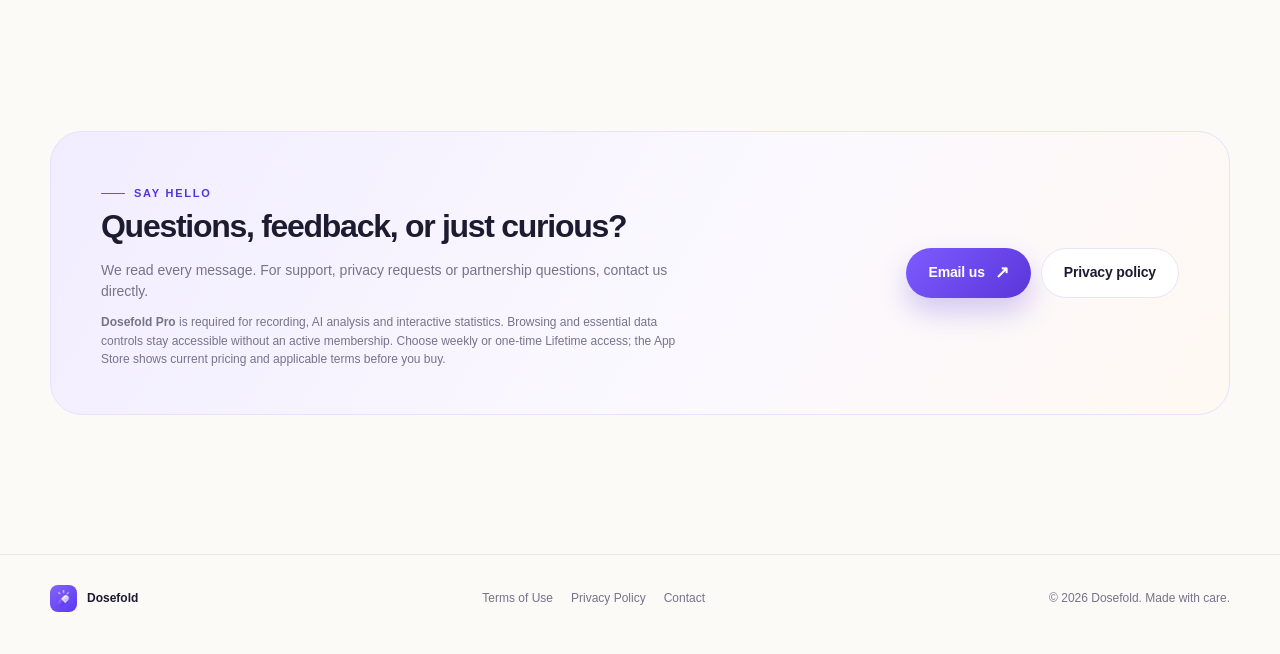
==== commit 914e17ad: "Clarify free browsing and Pro recording membership" ====
--- a/index.html
+++ b/index.html
@@ -21,6 +21,7 @@
       </a>
       <div class="nav-links">
         <a href="#why">Why it feels different</a>
+        <a href="#membership">Membership</a>
         <a href="#privacy">Privacy</a>
         <a href="#contact">Contact</a>
       </div>
@@ -44,6 +45,7 @@
             <span><i class="dot"></i>No account required</span>
             <span><i class="dot"></i>Built for iPhone</span>
           </div>
+          <p class="membership-note">Free to browse. Pro membership is required to log records, run AI food analysis and use interactive statistics.</p>
         </div>
 
         <div class="hero-art" aria-label="Preview of the Dosefold iPhone app">
@@ -129,6 +131,31 @@
           <h3>Progress you can actually read</h3>
           <p>See patterns across nutrition, water, weight and your routine. The goal is a better conversation with yourself—not a perfect score.</p>
           <div class="feature-note">Quiet signals, useful perspective</div>
+        </article>
+      </div>
+    </section>
+
+    <section class="section wrap" id="membership">
+      <div class="section-head">
+        <div>
+          <span class="eyebrow">Clear before you choose</span>
+          <h2>Explore freely.<br>Keep your routine with Pro.</h2>
+        </div>
+        <p>Dosefold is free to download and browse. Choose a Pro membership when you are ready to record, analyse and explore your statistics.</p>
+      </div>
+      <div class="feature-grid">
+        <article class="feature">
+          <h3>Free to explore</h3>
+          <p>Browse the app and food library, read food information and view records already saved on your device.</p>
+        </article>
+        <article class="feature">
+          <h3>Record and analyse with Pro</h3>
+          <p>Log and update medication, food, water and weight records, run photo or text AI food analysis, and use interactive statistics. Choose a weekly subscription or a one-time Lifetime purchase in the app.</p>
+          <div class="feature-note">The App Store shows your local price before purchase</div>
+        </article>
+        <article class="feature">
+          <h3>Your data stays yours</h3>
+          <p>Restoring purchases, reading legal and privacy information, exporting or deleting your local data, and contacting support do not require an active membership.</p>
         </article>
       </div>
     </section>
@@ -181,10 +208,10 @@
           <span class="eyebrow">Say hello</span>
           <h2>Questions, feedback, or just curious?</h2>
           <p>We read every message. For support, privacy requests or partnership questions, contact us directly.</p>
-          <p class="pro-note">An optional <strong>Dosefold Pro</strong> subscription is available inside the app. Current pricing, what it includes and renewal terms are shown in the App Store before you buy.</p>
+          <p class="pro-note"><strong>Dosefold Pro</strong> is required for recording, AI analysis and interactive statistics. Browsing and essential data controls stay accessible without an active membership. Choose weekly or one-time Lifetime access; the App Store shows current pricing and applicable terms before you buy.</p>
         </div>
         <div class="contact-actions">
-          <a class="button primary" href="mailto:1436588172@qq.com?subject=Dosefold%20enquiry">Email us <span class="arrow">↗</span></a>
+          <a class="button primary" href="mailto:erchen735@gmail.com?subject=Dosefold%20enquiry">Email us <span class="arrow">↗</span></a>
           <a class="button ghost" href="privacy/">Privacy policy</a>
         </div>
       </div>
@@ -200,7 +227,7 @@
       <div class="footer-links">
         <a href="terms/">Terms of Use</a>
         <a href="privacy/">Privacy Policy</a>
-        <a href="mailto:1436588172@qq.com">Contact</a>
+        <a href="mailto:erchen735@gmail.com">Contact</a>
       </div>
       <span>© 2026 Dosefold. Made with care.</span>
     </div>
--- a/styles.css
+++ b/styles.css
@@ -303,3 +303,5 @@
   html { scroll-behavior: auto; }
   *, *::before, *::after { transition: none !important; animation: none !important; }
 }
+
+.membership-note { max-width: 530px; margin: 18px 0 0; color: var(--muted); font-size: 14px; line-height: 1.7; }
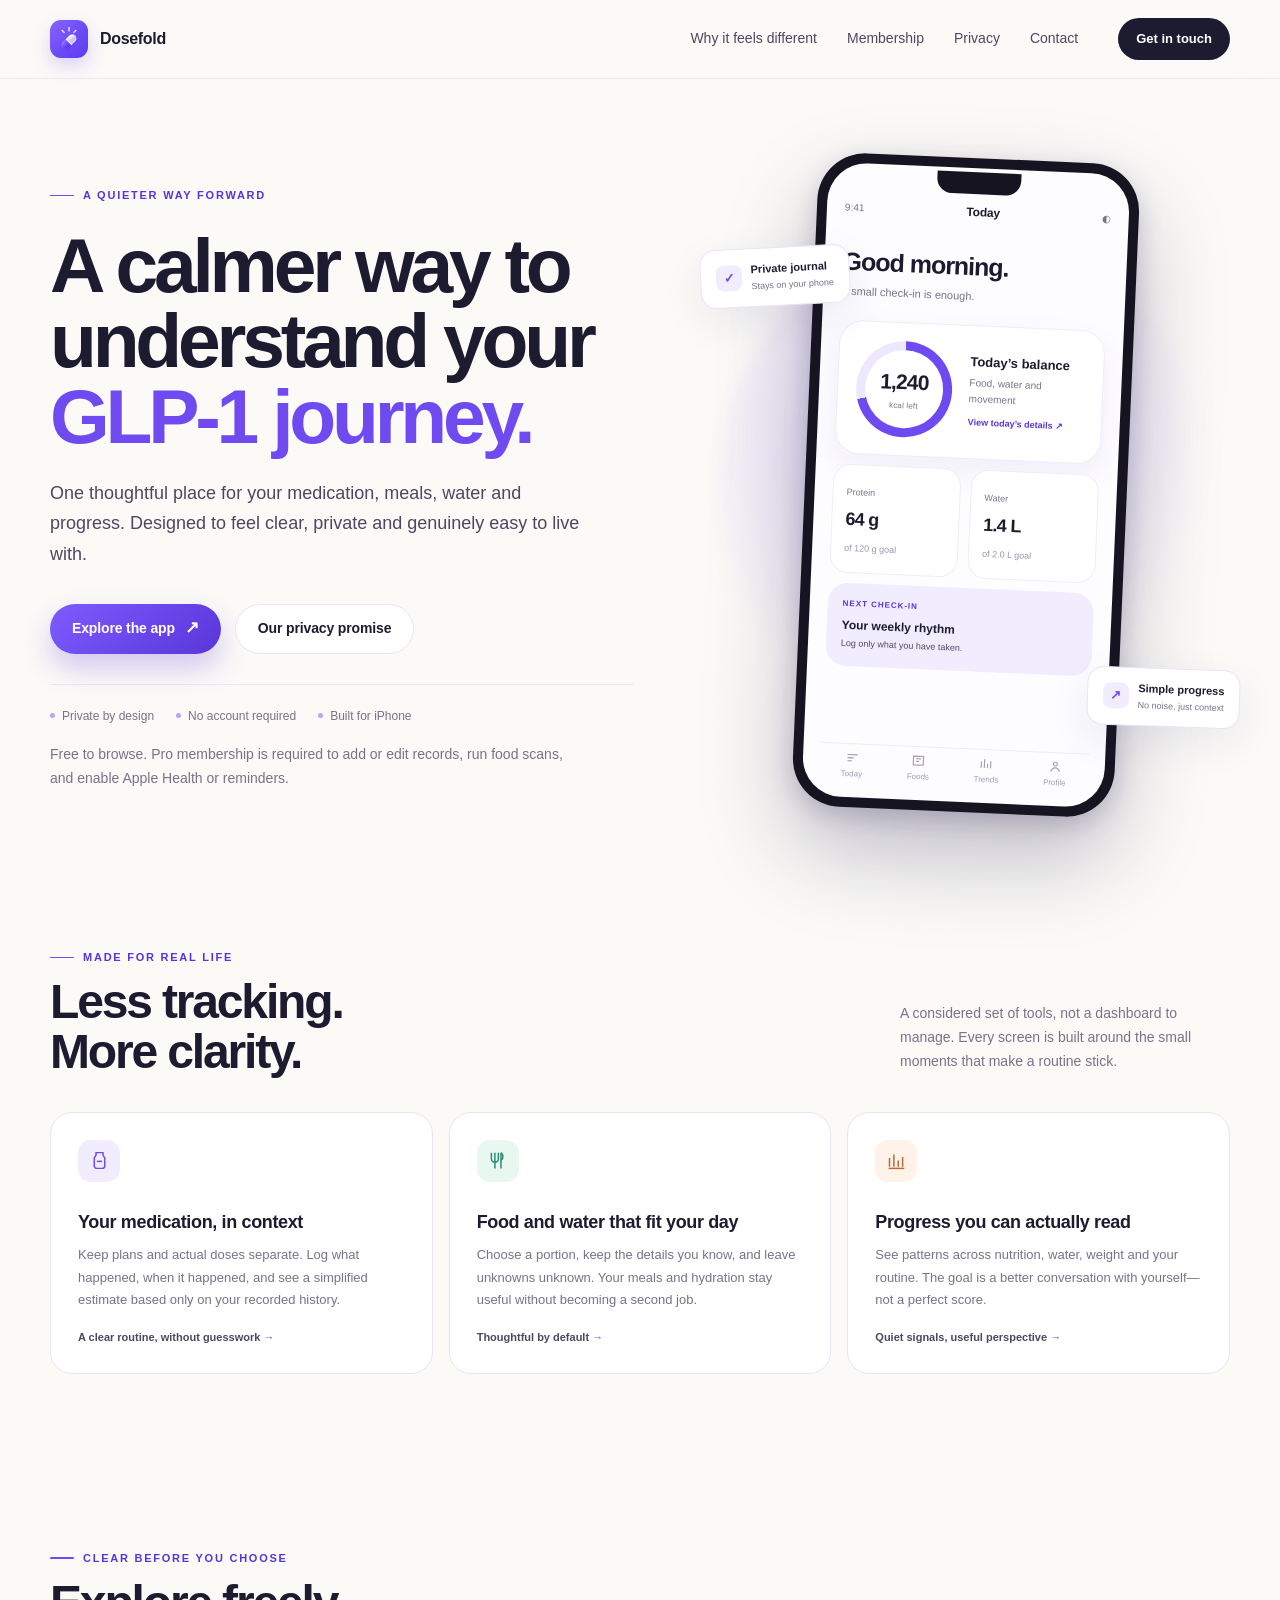
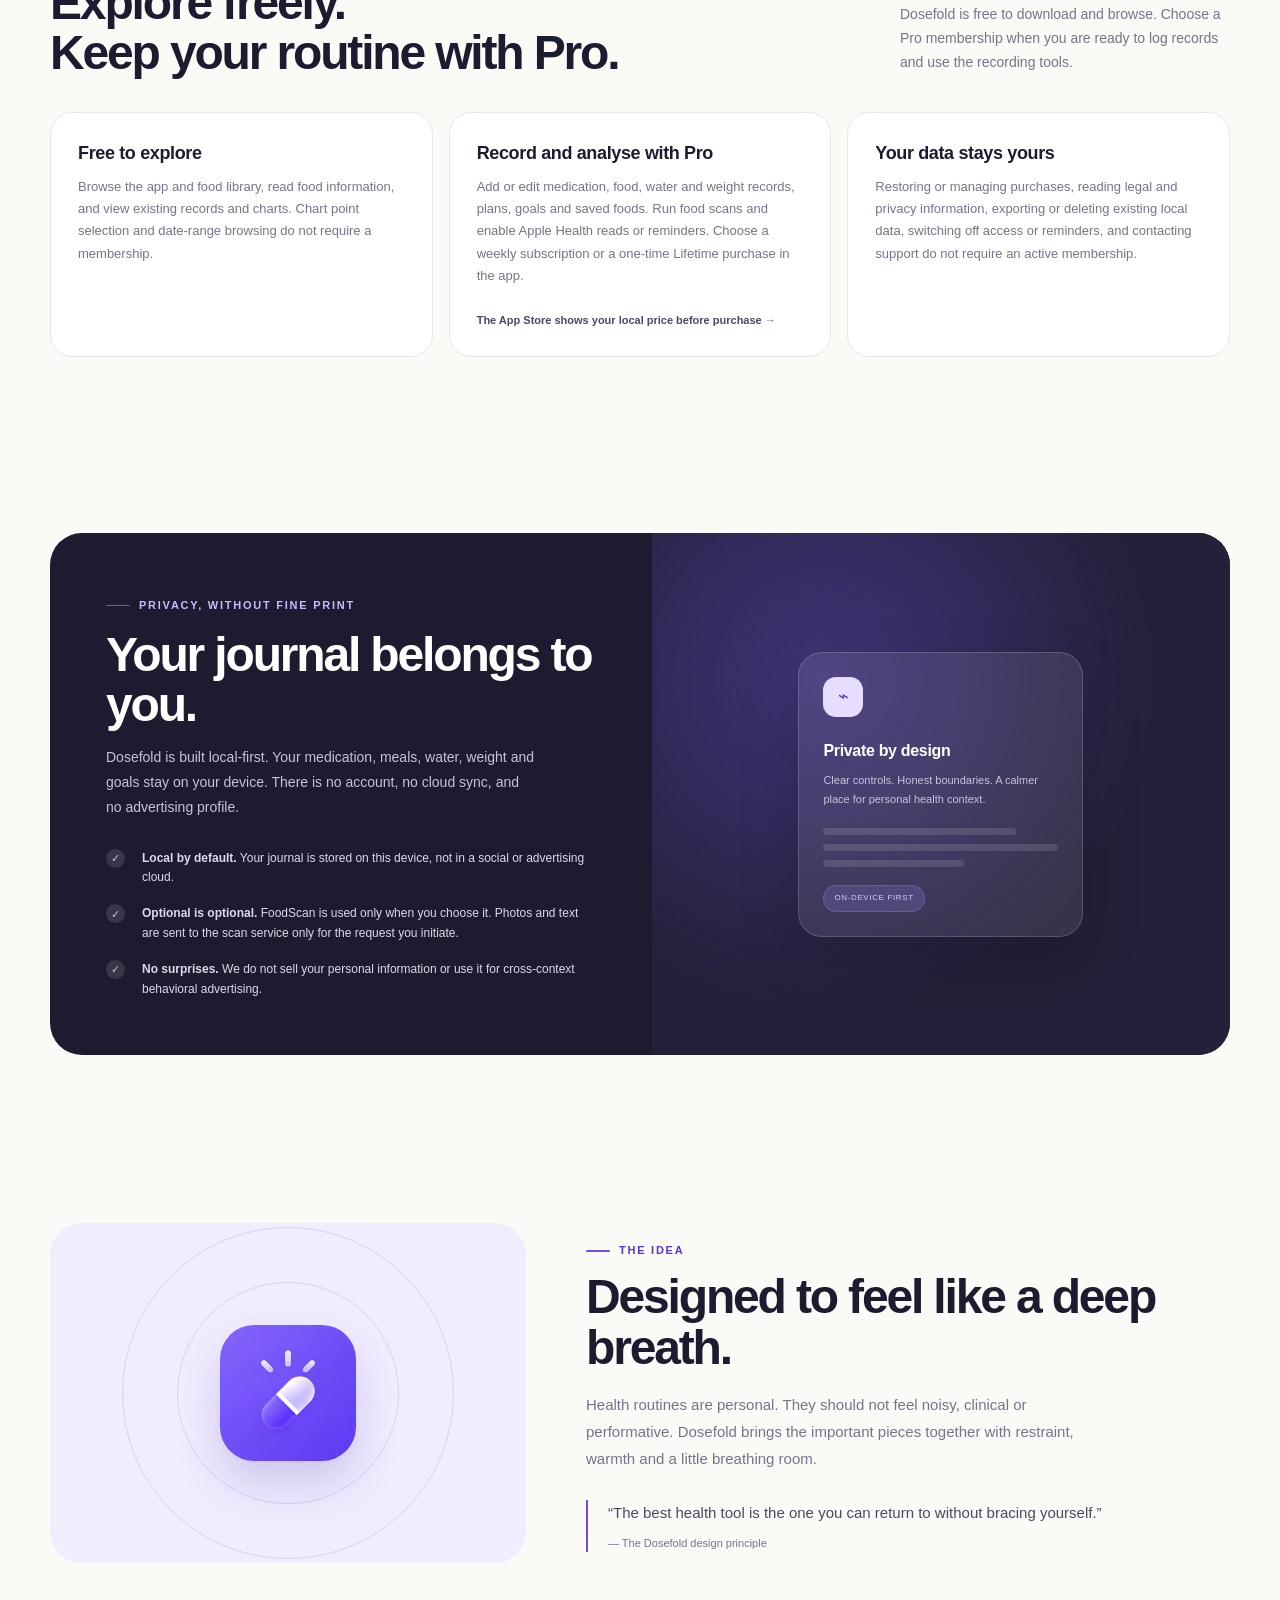
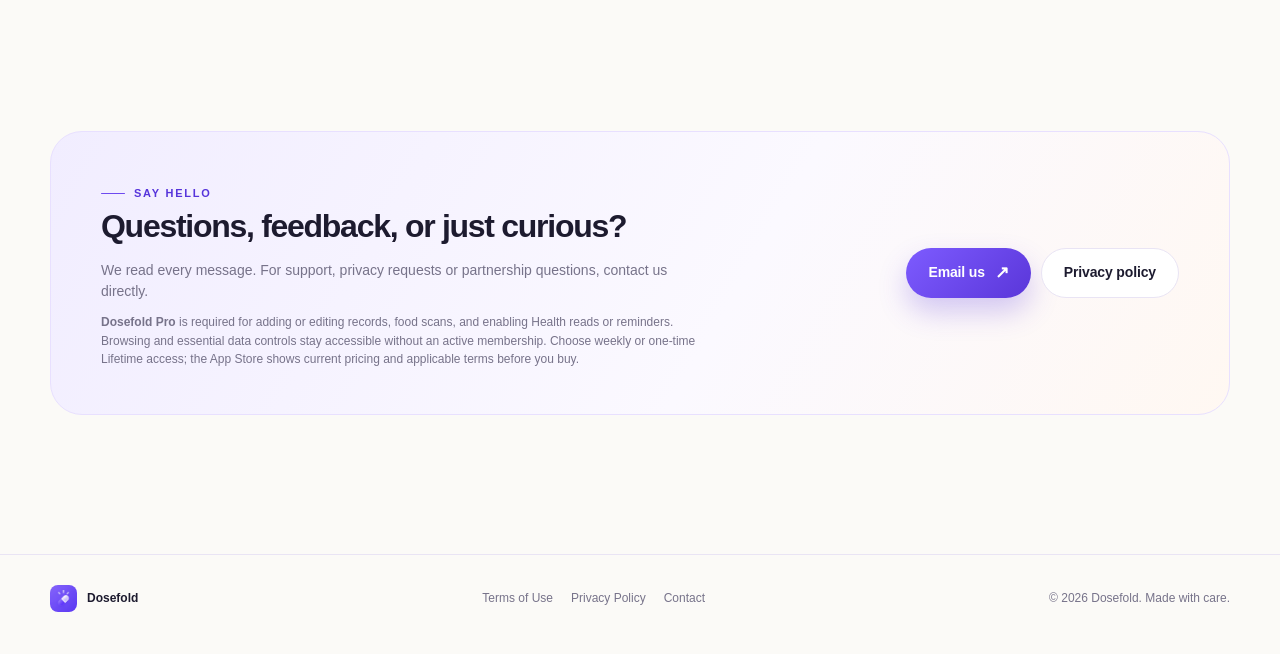
==== commit 38340dae: "Keep chart browsing free and align membership action boundaries" ====
--- a/index.html
+++ b/index.html
@@ -45,7 +45,7 @@
             <span><i class="dot"></i>No account required</span>
             <span><i class="dot"></i>Built for iPhone</span>
           </div>
-          <p class="membership-note">Free to browse. Pro membership is required to log records, run AI food analysis and use interactive statistics.</p>
+          <p class="membership-note">Free to browse. Pro membership is required to add or edit records, run food scans, and enable Apple Health or reminders.</p>
         </div>
 
         <div class="hero-art" aria-label="Preview of the Dosefold iPhone app">
@@ -141,21 +141,21 @@
           <span class="eyebrow">Clear before you choose</span>
           <h2>Explore freely.<br>Keep your routine with Pro.</h2>
         </div>
-        <p>Dosefold is free to download and browse. Choose a Pro membership when you are ready to record, analyse and explore your statistics.</p>
+        <p>Dosefold is free to download and browse. Choose a Pro membership when you are ready to log records and use the recording tools.</p>
       </div>
       <div class="feature-grid">
         <article class="feature">
           <h3>Free to explore</h3>
-          <p>Browse the app and food library, read food information and view records already saved on your device.</p>
+          <p>Browse the app and food library, read food information, and view existing records and charts. Chart point selection and date-range browsing do not require a membership.</p>
         </article>
         <article class="feature">
           <h3>Record and analyse with Pro</h3>
-          <p>Log and update medication, food, water and weight records, run photo or text AI food analysis, and use interactive statistics. Choose a weekly subscription or a one-time Lifetime purchase in the app.</p>
+          <p>Add or edit medication, food, water and weight records, plans, goals and saved foods. Run food scans and enable Apple Health reads or reminders. Choose a weekly subscription or a one-time Lifetime purchase in the app.</p>
           <div class="feature-note">The App Store shows your local price before purchase</div>
         </article>
         <article class="feature">
           <h3>Your data stays yours</h3>
-          <p>Restoring purchases, reading legal and privacy information, exporting or deleting your local data, and contacting support do not require an active membership.</p>
+          <p>Restoring or managing purchases, reading legal and privacy information, exporting or deleting existing local data, switching off access or reminders, and contacting support do not require an active membership.</p>
         </article>
       </div>
     </section>
@@ -208,7 +208,7 @@
           <span class="eyebrow">Say hello</span>
           <h2>Questions, feedback, or just curious?</h2>
           <p>We read every message. For support, privacy requests or partnership questions, contact us directly.</p>
-          <p class="pro-note"><strong>Dosefold Pro</strong> is required for recording, AI analysis and interactive statistics. Browsing and essential data controls stay accessible without an active membership. Choose weekly or one-time Lifetime access; the App Store shows current pricing and applicable terms before you buy.</p>
+          <p class="pro-note"><strong>Dosefold Pro</strong> is required for adding or editing records, food scans, and enabling Health reads or reminders. Browsing and essential data controls stay accessible without an active membership. Choose weekly or one-time Lifetime access; the App Store shows current pricing and applicable terms before you buy.</p>
         </div>
         <div class="contact-actions">
           <a class="button primary" href="mailto:erchen735@gmail.com?subject=Dosefold%20enquiry">Email us <span class="arrow">↗</span></a>
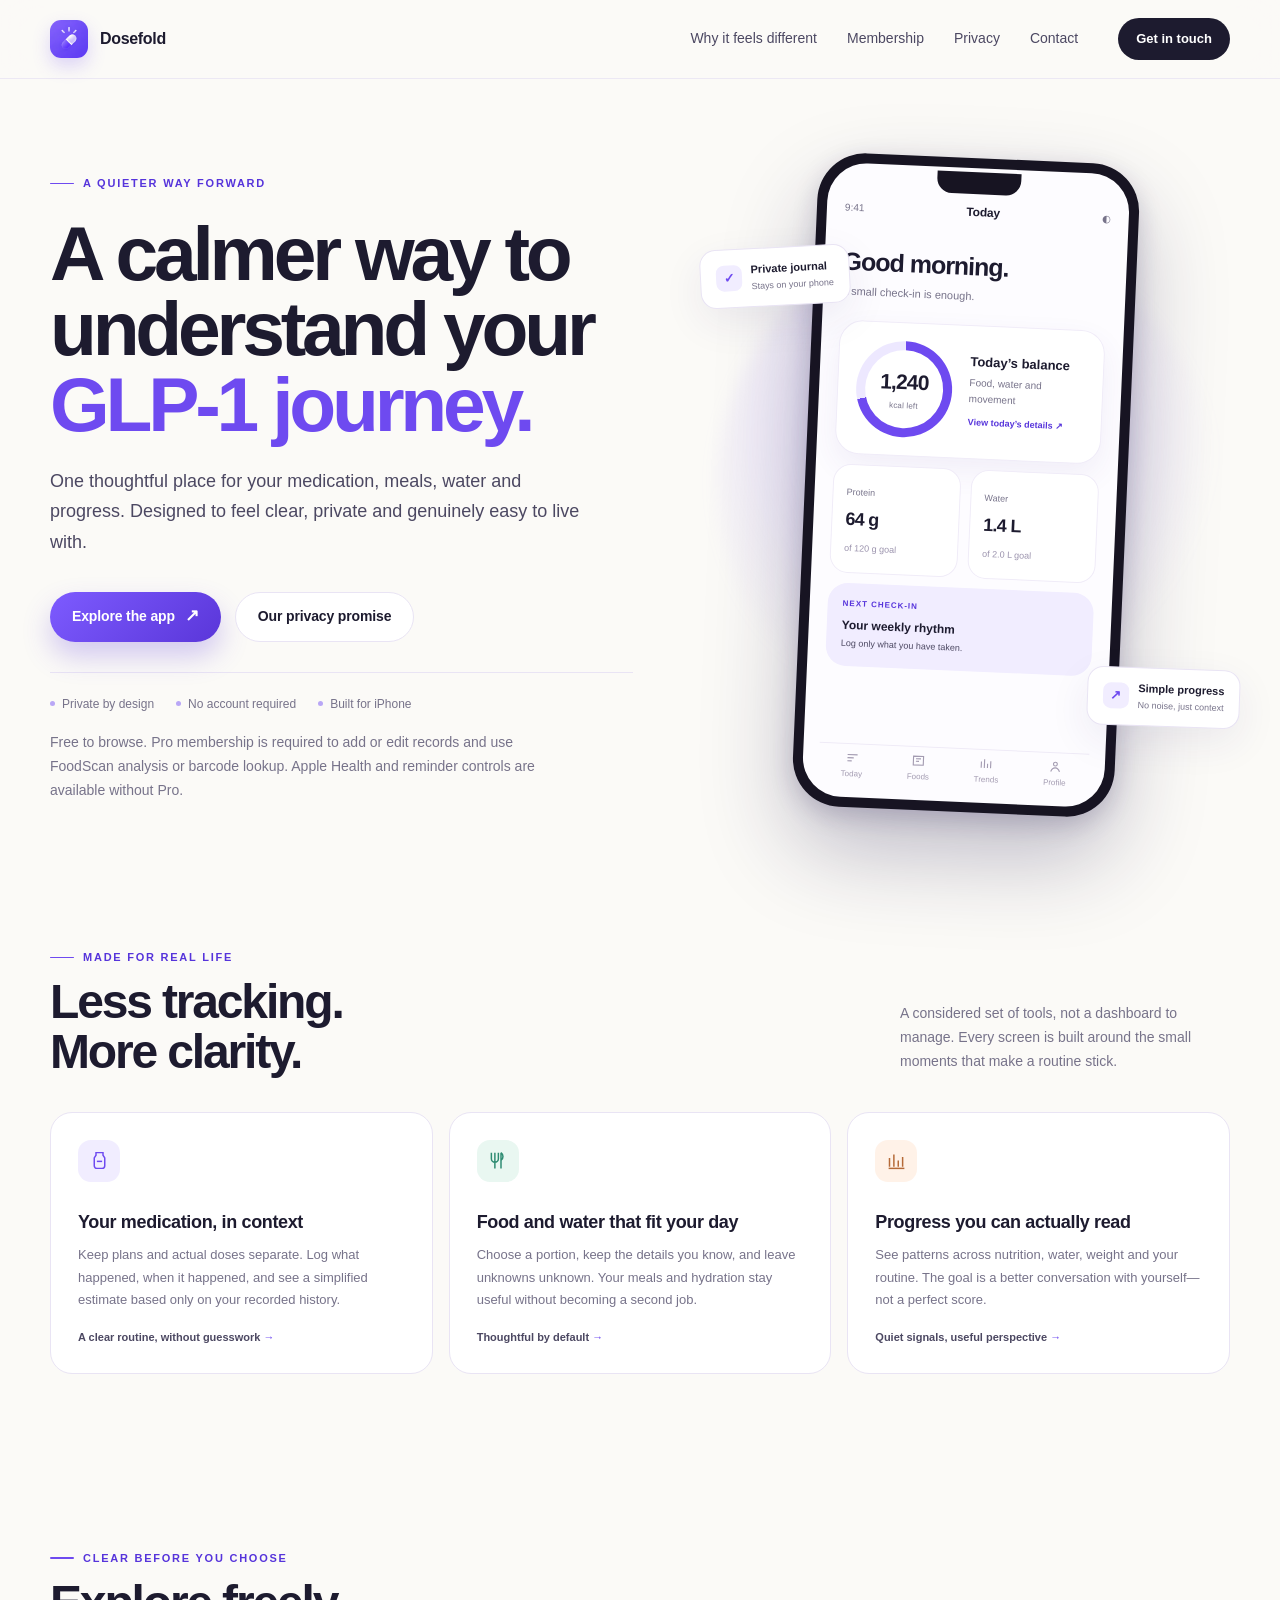
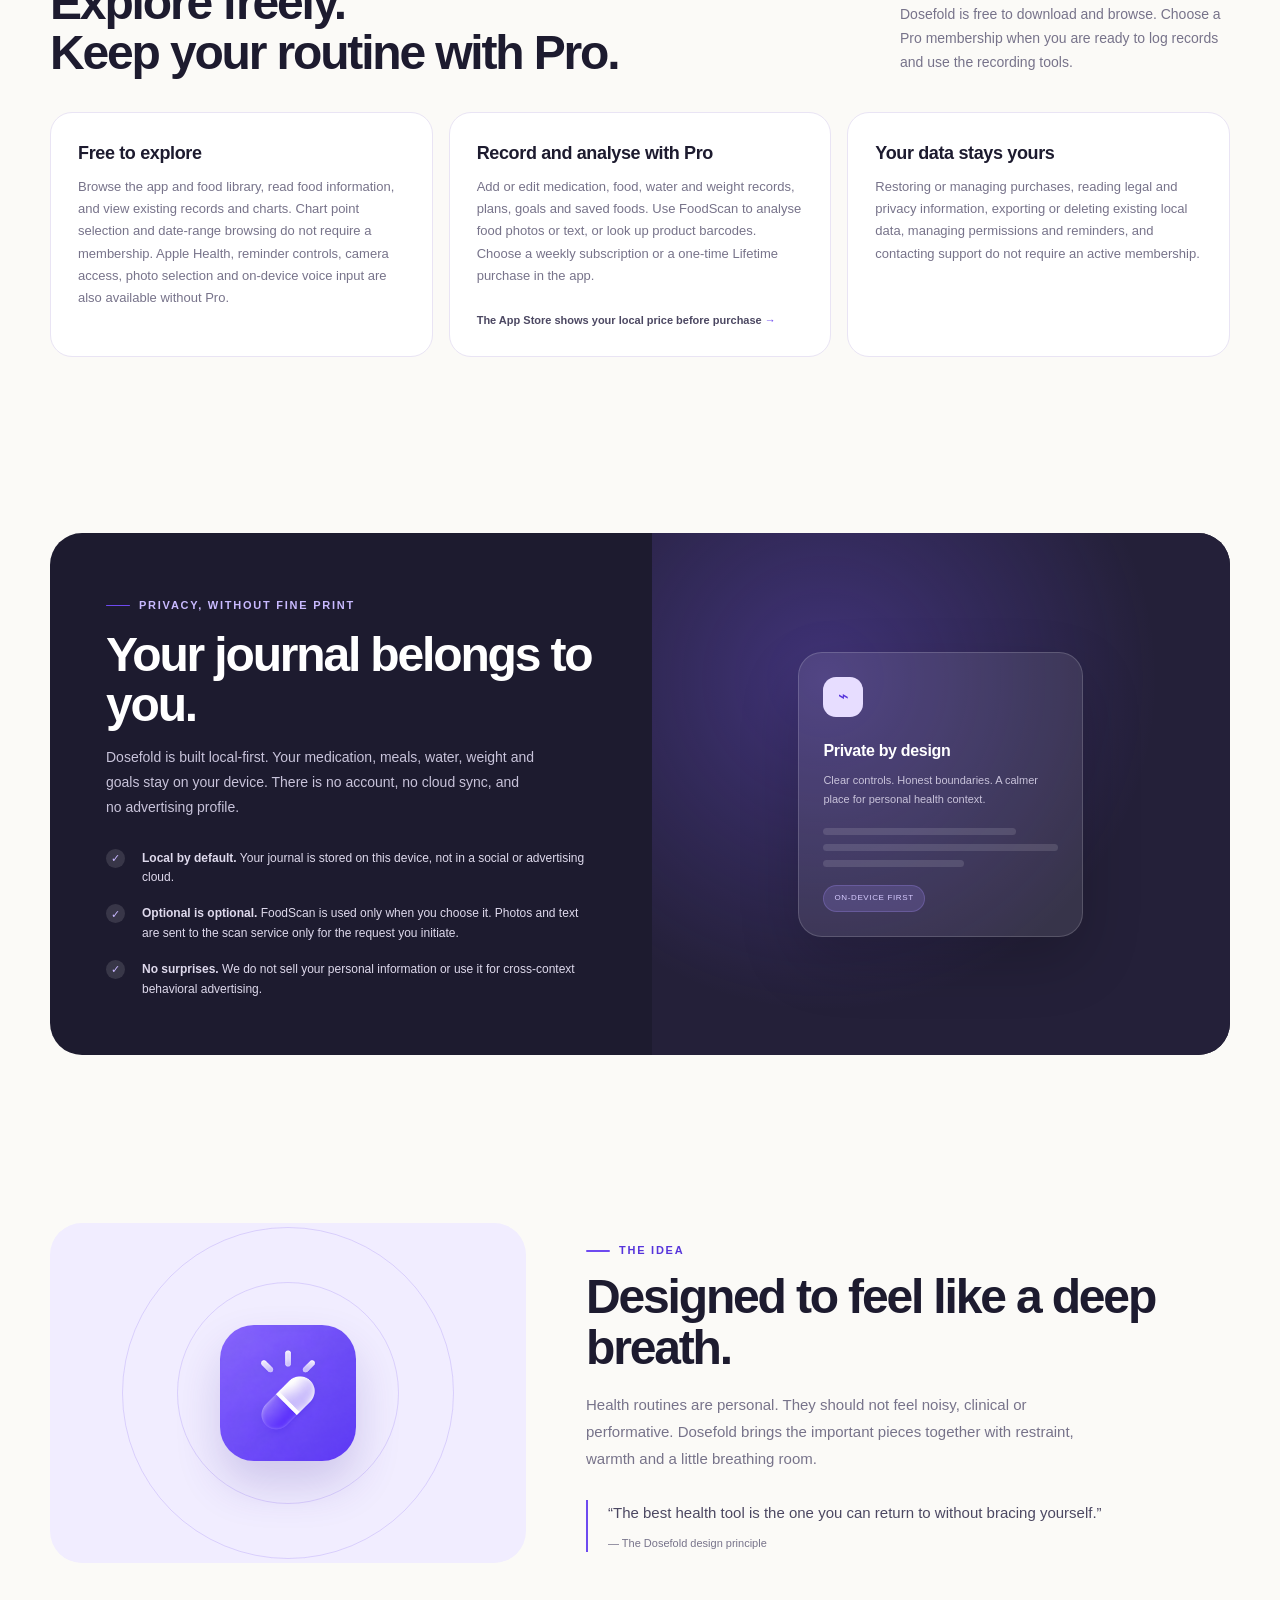
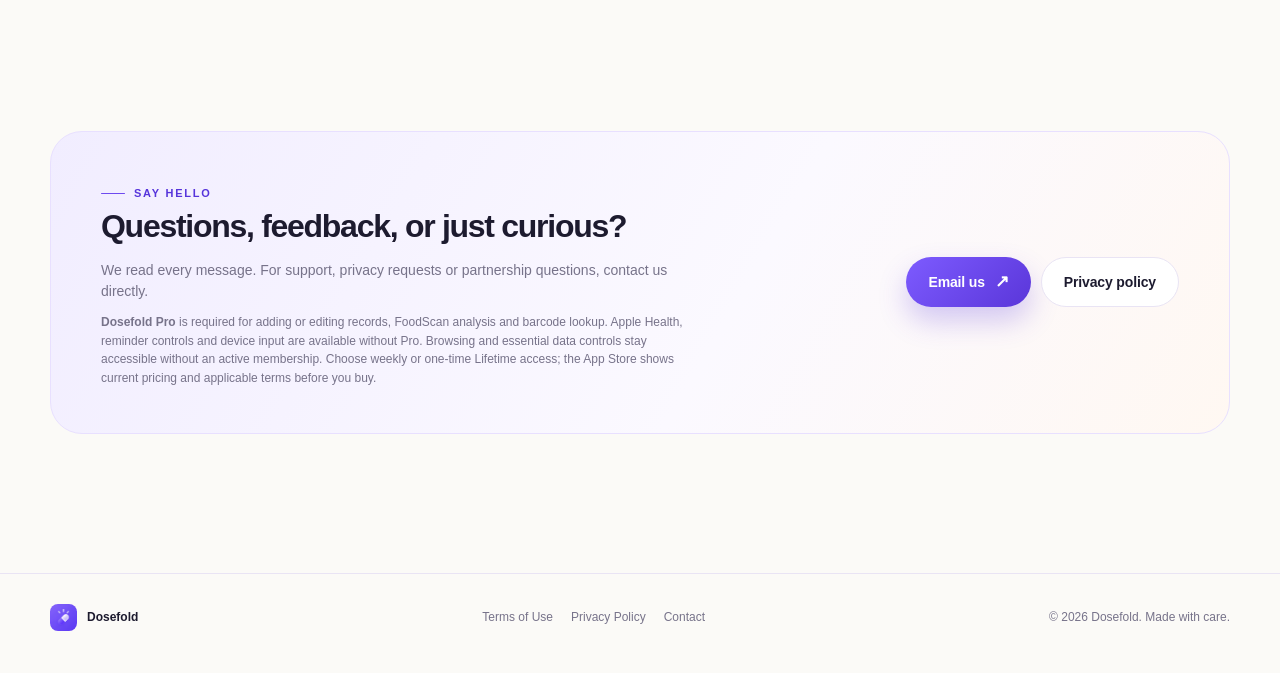
==== commit cc445420: "Clarify free system capabilities and Pro services" ====
--- a/index.html
+++ b/index.html
@@ -45,7 +45,7 @@
             <span><i class="dot"></i>No account required</span>
             <span><i class="dot"></i>Built for iPhone</span>
           </div>
-          <p class="membership-note">Free to browse. Pro membership is required to add or edit records, run food scans, and enable Apple Health or reminders.</p>
+          <p class="membership-note">Free to browse. Pro membership is required to add or edit records and use FoodScan analysis or barcode lookup. Apple Health and reminder controls are available without Pro.</p>
         </div>
 
         <div class="hero-art" aria-label="Preview of the Dosefold iPhone app">
@@ -146,16 +146,16 @@
       <div class="feature-grid">
         <article class="feature">
           <h3>Free to explore</h3>
-          <p>Browse the app and food library, read food information, and view existing records and charts. Chart point selection and date-range browsing do not require a membership.</p>
+          <p>Browse the app and food library, read food information, and view existing records and charts. Chart point selection and date-range browsing do not require a membership. Apple Health, reminder controls, camera access, photo selection and on-device voice input are also available without Pro.</p>
         </article>
         <article class="feature">
           <h3>Record and analyse with Pro</h3>
-          <p>Add or edit medication, food, water and weight records, plans, goals and saved foods. Run food scans and enable Apple Health reads or reminders. Choose a weekly subscription or a one-time Lifetime purchase in the app.</p>
+          <p>Add or edit medication, food, water and weight records, plans, goals and saved foods. Use FoodScan to analyse food photos or text, or look up product barcodes. Choose a weekly subscription or a one-time Lifetime purchase in the app.</p>
           <div class="feature-note">The App Store shows your local price before purchase</div>
         </article>
         <article class="feature">
           <h3>Your data stays yours</h3>
-          <p>Restoring or managing purchases, reading legal and privacy information, exporting or deleting existing local data, switching off access or reminders, and contacting support do not require an active membership.</p>
+          <p>Restoring or managing purchases, reading legal and privacy information, exporting or deleting existing local data, managing permissions and reminders, and contacting support do not require an active membership.</p>
         </article>
       </div>
     </section>
@@ -208,7 +208,7 @@
           <span class="eyebrow">Say hello</span>
           <h2>Questions, feedback, or just curious?</h2>
           <p>We read every message. For support, privacy requests or partnership questions, contact us directly.</p>
-          <p class="pro-note"><strong>Dosefold Pro</strong> is required for adding or editing records, food scans, and enabling Health reads or reminders. Browsing and essential data controls stay accessible without an active membership. Choose weekly or one-time Lifetime access; the App Store shows current pricing and applicable terms before you buy.</p>
+          <p class="pro-note"><strong>Dosefold Pro</strong> is required for adding or editing records, FoodScan analysis and barcode lookup. Apple Health, reminder controls and device input are available without Pro. Browsing and essential data controls stay accessible without an active membership. Choose weekly or one-time Lifetime access; the App Store shows current pricing and applicable terms before you buy.</p>
         </div>
         <div class="contact-actions">
           <a class="button primary" href="mailto:erchen735@gmail.com?subject=Dosefold%20enquiry">Email us <span class="arrow">↗</span></a>
